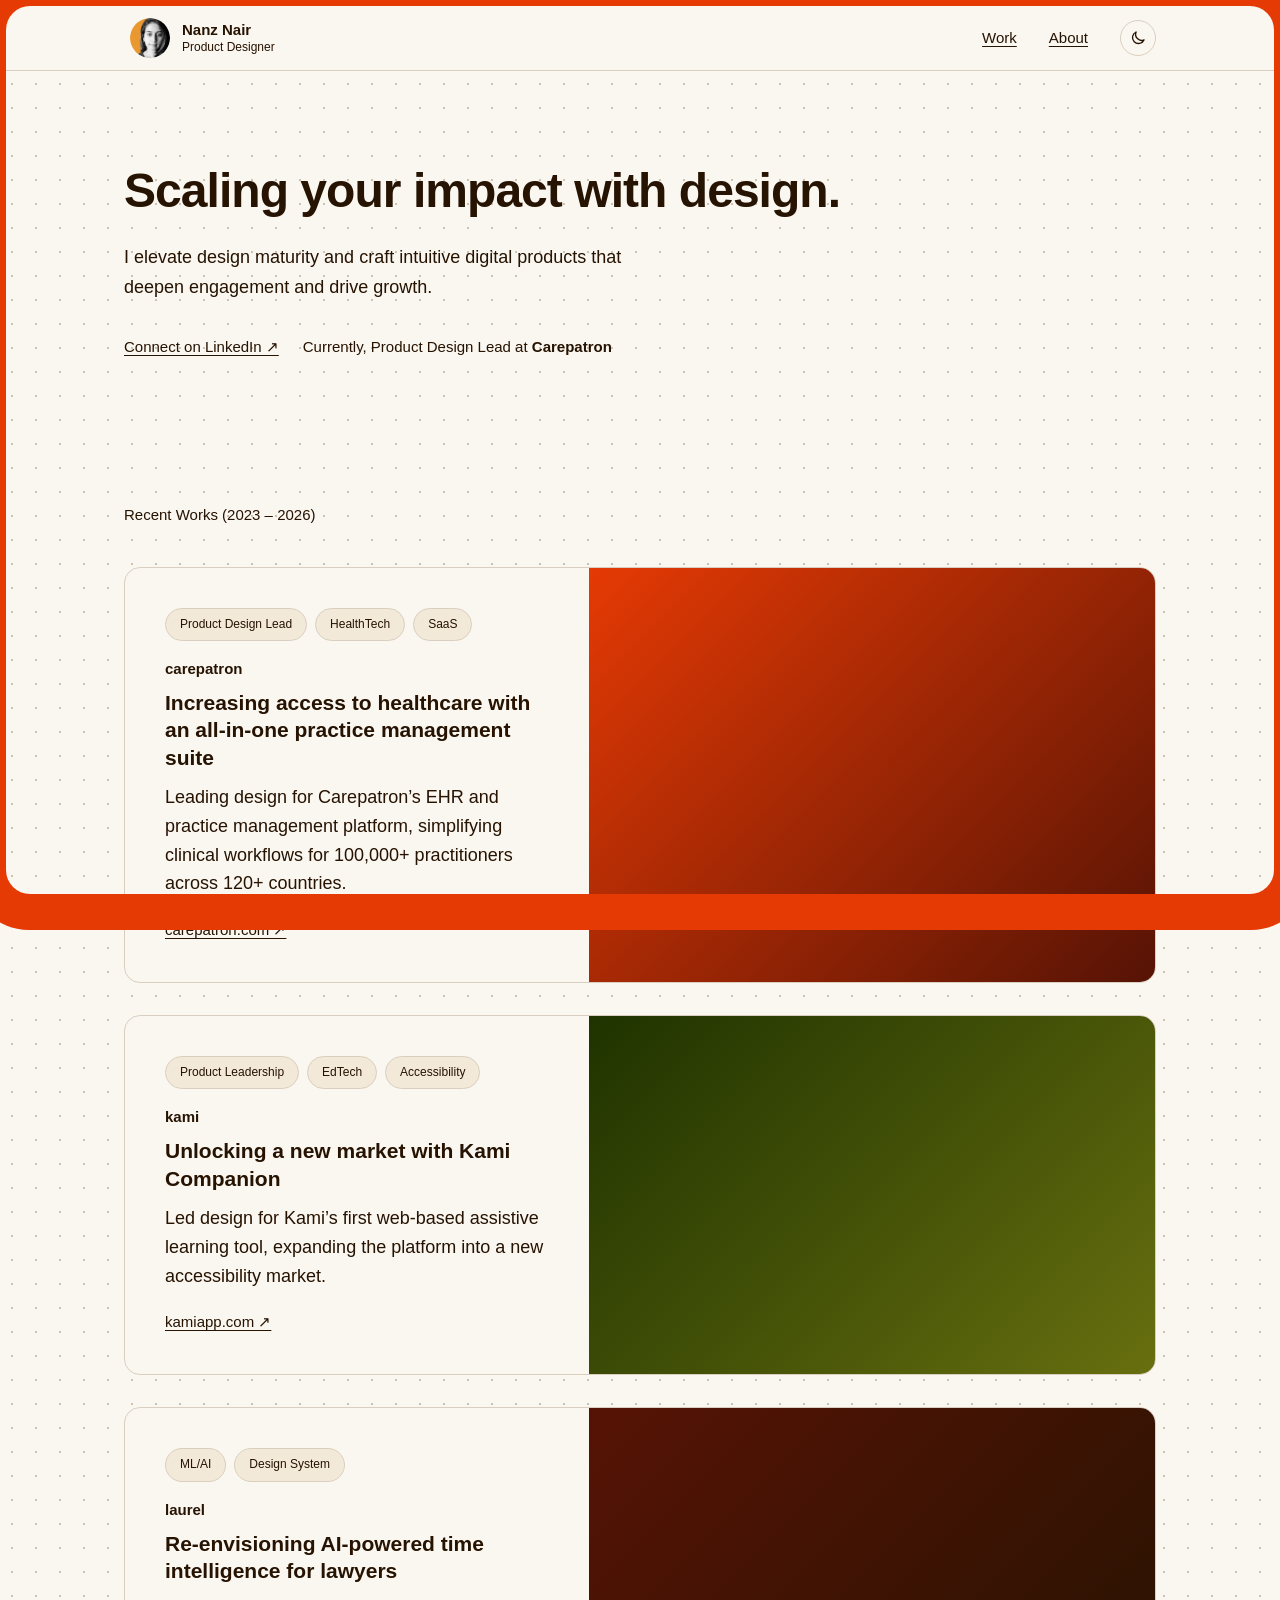
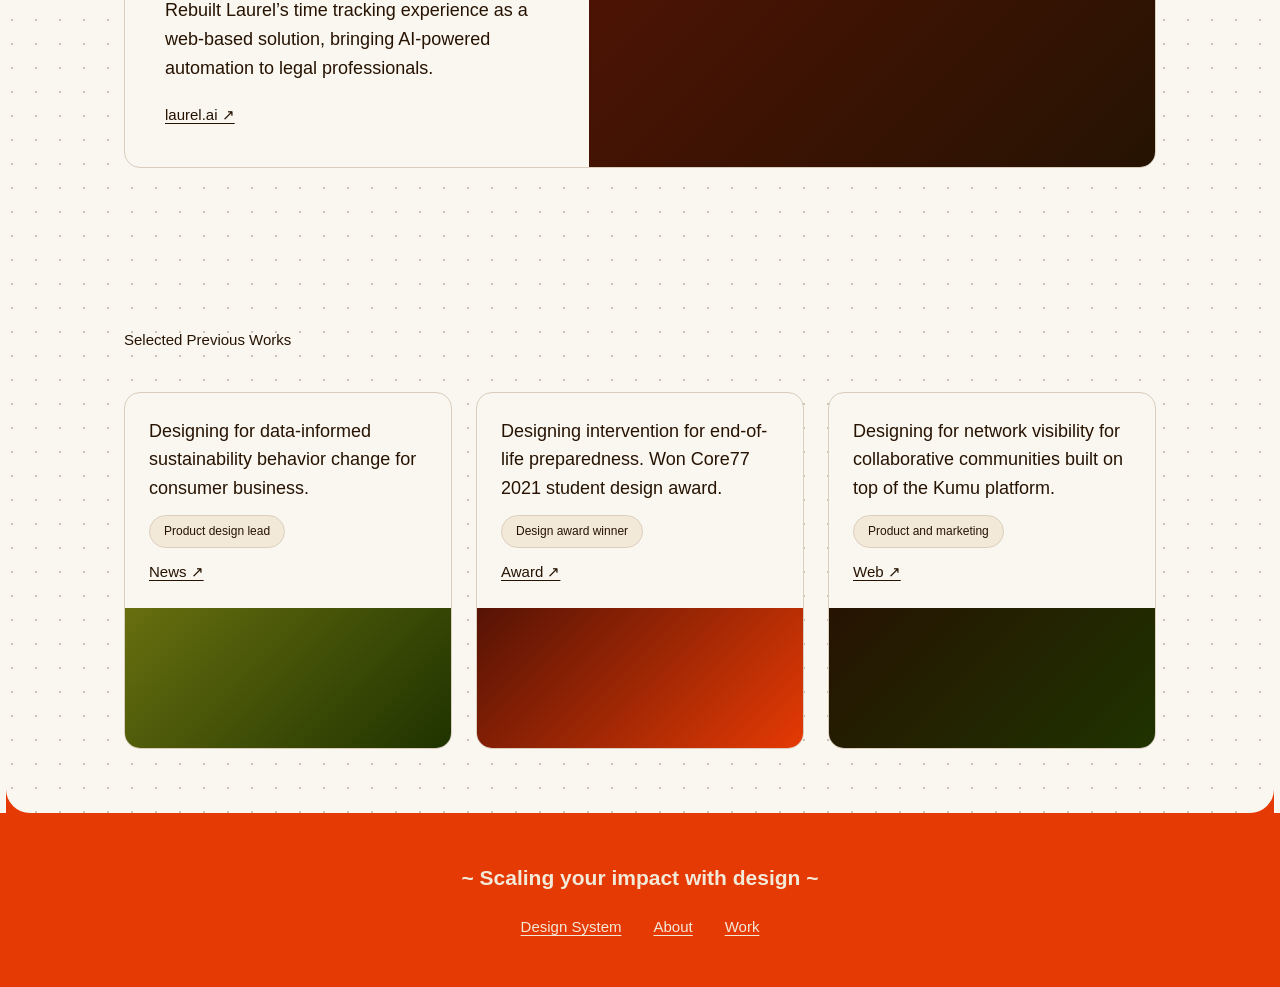
==== index.html @ 302755ed "Add About and Design System pages; restyle with Avenir, earth palette and dark mode - Move About int" ====
<!DOCTYPE html>
<html lang="en">
<head>
  <meta charset="UTF-8">
  <meta name="viewport" content="width=device-width, initial-scale=1.0">
  <meta http-equiv="Content-Security-Policy" content="default-src 'none'; script-src 'self'; style-src 'self'; font-src 'self'; img-src 'self' data:; base-uri 'none'; form-action 'none'">
  <title>Nanz Nair — Lead Product Designer</title>
  <script src="theme.js"></script>
  <link rel="stylesheet" href="style.css">
  <link rel="icon" type="image/png" href="images/nanz-photo.png">
</head>
<body>

  <!-- Navigation -->
  <nav class="nav">
    <div class="nav-inner">
      <a href="index.html" class="nav-logo">
        <img src="images/nanz-photo.png" alt="Nanz Nair" class="nav-avatar">
        <span class="nav-logo-text">
          <span class="nav-logo-name" data-hover="Nandini Nair">Nanz Nair</span>
          <span class="nav-logo-role">Product Designer</span>
        </span>
      </a>
      <div class="nav-links">
        <a href="index.html#work">Work</a>
        <a href="about.html">About</a>
        <button type="button" class="theme-toggle" aria-label="Switch to dark mode" aria-pressed="false">
          <svg class="icon-moon" viewBox="0 0 24 24" fill="none" stroke="currentColor" stroke-width="1.8" stroke-linecap="round" stroke-linejoin="round" aria-hidden="true"><path d="M20 14.5A8 8 0 0 1 9.5 4a8 8 0 1 0 10.5 10.5Z"/></svg>
          <svg class="icon-sun" viewBox="0 0 24 24" fill="none" stroke="currentColor" stroke-width="1.8" stroke-linecap="round" stroke-linejoin="round" aria-hidden="true"><circle cx="12" cy="12" r="4"/><path d="M12 2v2M12 20v2M4.9 4.9l1.4 1.4M17.7 17.7l1.4 1.4M2 12h2M20 12h2M4.9 19.1l1.4-1.4M17.7 6.3l1.4-1.4"/></svg>
        </button>
      </div>
    </div>
  </nav>

  <!-- Hero Section -->
  <header class="hero">
    <div class="container">
      <h1 class="hero-headline">Scaling your impact with <span class="hero-design">design</span>.</h1>
      <p class="hero-subtitle">I elevate design maturity and craft intuitive digital products that deepen engagement and drive growth.</p>
      <div class="hero-meta">
        <a href="https://www.linkedin.com/in/nanznair/" target="_blank" rel="noopener" class="hero-link">Connect on LinkedIn &#8599;</a>
        <span class="hero-role">Currently, Product Design Lead at <strong>Carepatron</strong></span>
      </div>
    </div>
  </header>

  <!-- Recent Works -->
  <section id="work" class="section recent-works">
    <div class="container">
      <h2 class="section-label">Recent Works (2023 &ndash; 2026)</h2>

      <div class="project-card project-card--large">
        <div class="project-card__info">
          <div class="project-card__tags">
            <span class="tag">Product Design Lead</span>
            <span class="tag">HealthTech</span>
            <span class="tag">SaaS</span>
          </div>
          <p class="project-card__brand">carepatron</p>
          <h3 class="project-card__title">Increasing access to healthcare with an all-in-one practice management suite</h3>
          <p class="project-card__desc">Leading design for Carepatron&rsquo;s EHR and practice management platform, simplifying clinical workflows for 100,000+ practitioners across 120+ countries.</p>
          <a href="https://www.carepatron.com" target="_blank" rel="noopener" class="project-card__link">carepatron.com &#8599;</a>
        </div>
        <div class="project-card__image project-card__image--carepatron"></div>
      </div>

      <div class="project-card project-card--large">
        <div class="project-card__info">
          <div class="project-card__tags">
            <span class="tag">Product Leadership</span>
            <span class="tag">EdTech</span>
            <span class="tag">Accessibility</span>
          </div>
          <p class="project-card__brand">kami</p>
          <h3 class="project-card__title">Unlocking a new market with Kami Companion</h3>
          <p class="project-card__desc">Led design for Kami&rsquo;s first web-based assistive learning tool, expanding the platform into a new accessibility market.</p>
          <a href="https://www.kamiapp.com" target="_blank" rel="noopener" class="project-card__link">kamiapp.com &#8599;</a>
        </div>
        <div class="project-card__image project-card__image--kami"></div>
      </div>

      <div class="project-card project-card--large">
        <div class="project-card__info">
          <div class="project-card__tags">
            <span class="tag">ML/AI</span>
            <span class="tag">Design System</span>
          </div>
          <p class="project-card__brand">laurel</p>
          <h3 class="project-card__title">Re-envisioning AI-powered time intelligence for lawyers</h3>
          <p class="project-card__desc">Rebuilt Laurel&rsquo;s time tracking experience as a web-based solution, bringing AI-powered automation to legal professionals.</p>
          <a href="https://www.laurel.ai" target="_blank" rel="noopener" class="project-card__link">laurel.ai &#8599;</a>
        </div>
        <div class="project-card__image project-card__image--laurel"></div>
      </div>
    </div>
  </section>

  <!-- Selected Previous Works -->
  <section class="section previous-works">
    <div class="container">
      <h2 class="section-label">Selected Previous Works</h2>
      <div class="project-grid">
        <div class="project-card project-card--small">
          <div class="project-card__info">
            <p class="project-card__desc">Designing for data-informed sustainability behavior change for consumer business.</p>
            <span class="tag">Product design lead</span>
            <a href="#" class="project-card__link">News &#8599;</a>
          </div>
          <div class="project-card__image project-card__image--cogo"></div>
        </div>
        <div class="project-card project-card--small">
          <div class="project-card__info">
            <p class="project-card__desc">Designing intervention for end-of-life preparedness. Won Core77 2021 student design award.</p>
            <span class="tag">Design award winner</span>
            <a href="#" class="project-card__link">Award &#8599;</a>
          </div>
          <div class="project-card__image project-card__image--lifekit"></div>
        </div>
        <div class="project-card project-card--small">
          <div class="project-card__info">
            <p class="project-card__desc">Designing for network visibility for collaborative communities built on top of the Kumu platform.</p>
            <span class="tag">Product and marketing</span>
            <a href="#" class="project-card__link">Web &#8599;</a>
          </div>
          <div class="project-card__image project-card__image--kumu"></div>
        </div>
      </div>
    </div>
  </section>

  <!-- Footer -->
  <footer class="footer">
    <div class="container">
      <p class="footer-tagline">~ Scaling your impact with design ~</p>
      <nav class="footer-links" aria-label="Footer">
        <a href="design-system.html">Design System</a>
        <a href="about.html">About</a>
        <a href="index.html#work">Work</a>
      </nav>
    </div>
  </footer>

</body>
</html>
---- style.css ----
/* ===== Fonts =====
   Avenir ships with macOS and iOS. Each face is pinned by name because
   asking for Avenir by weight alone returns the wrong faces (e.g. 800 misses Heavy). */
@font-face { font-family: 'Avenir Local'; src: local('Avenir-Medium'), local('Avenir Medium'); font-weight: 500; }
@font-face { font-family: 'Avenir Local'; src: local('Avenir-Heavy'), local('Avenir Heavy'); font-weight: 800; }

/* ===== Reset & Variables ===== */
*, *::before, *::after { margin: 0; padding: 0; box-sizing: border-box; }

:root {
  /* Palette */
  --orange: #e53a04;
  --mahogany: #561305;
  --forest: #1f3300;
  --olive: #676f0f;
  --black: #261302;
  --neutral: #f3e9d9;

  --accent: var(--orange); /* frame, footer, link-hover highlight; not a text colour */
  --frame: 6px;
  --frame-color: var(--orange);
  --frame-radius: 24px;  /* inner corners only */

  /* Type: Avenir, falling back to Helvetica Neue */
  --font: 'Avenir Local', 'Avenir', 'Helvetica Neue', Helvetica, Arial, sans-serif;
  --mono: ui-monospace, SFMono-Regular, Menlo, monospace;
  --weight-medium: 500;
  --weight-heavy: 800;

  /* Type scale: multiples of 3px */
  --text-small: 0.75rem;       /* 12px  Medium: small text */
  --text-secondary: 0.9375rem; /* 15px  Medium: secondary */
  --text-body: 1.125rem;       /* 18px  Medium: body copy */
  --text-title: 1.3125rem;     /* 21px  Heavy: title */
  --text-display-sm: 2.25rem;  /* 36px  Heavy: page titles on mobile */
  --text-display: 3rem;        /* 48px  Heavy: hero and page titles */
}

/* ===== Themes =====
   theme.js sets data-theme on <html>. Any element can also carry data-theme
   to show the other theme locally (the Design System previews do this). */
:root,
[data-theme="light"] {
  color-scheme: light;
  --bg: #faf6f0;       /* neutral 40% on white */
  --card: #faf6f0;
  --text: var(--black);
  --tag-bg: var(--neutral);
  --border: #dacfbf;   /* black 12% on neutral */
  --dot: #cec2b2;      /* black 18% on neutral */
  --shadow: rgba(38, 19, 2, 0.08);
}

[data-theme="dark"] {
  color-scheme: dark;
  --bg: var(--black);
  --card: #32200f;     /* neutral 6% on black */
  --text: var(--neutral);
  --tag-bg: var(--black);
  --border: #4b3a29;   /* neutral 18% on black */
  --dot: #574636;      /* neutral 24% on black */
  --shadow: rgba(0, 0, 0, 0.35);
}

/* ===== Base ===== */
html {
  scroll-behavior: smooth;
  cursor: url('data:image/svg+xml,<svg xmlns="http://www.w3.org/2000/svg" width="20" height="20"><circle cx="10" cy="10" r="8" fill="%23e53a04"/></svg>') 10 10, auto;
}

a, button, .btn, .project-card, .nav-logo {
  cursor: url('data:image/svg+xml,<svg xmlns="http://www.w3.org/2000/svg" width="20" height="20"><circle cx="10" cy="10" r="8" fill="%23676f0f"/></svg>') 10 10, pointer;
}

a:active, button:active, .btn:active, .project-card:active, .nav-logo:active {
  cursor: url('data:image/svg+xml,<svg xmlns="http://www.w3.org/2000/svg" width="20" height="20"><circle cx="10" cy="10" r="8" fill="%23561305"/></svg>') 10 10, pointer;
}

body {
  min-height: 100vh;
  display: flex;
  flex-direction: column;
  font-family: var(--font);
  font-size: var(--text-body);
  font-weight: var(--weight-medium);
  background: var(--bg);
  background-image: radial-gradient(circle, var(--dot) 1px, transparent 1px);
  background-size: 24px 24px;
  color: var(--text);
  line-height: 1.6;
  -webkit-font-smoothing: antialiased;
}

.container { max-width: 1080px; margin: 0 auto; padding: 0 24px; }
.section { padding: 64px 0; }

.section-label {
  font-size: var(--text-secondary);
  font-weight: var(--weight-medium);
  color: var(--text);
  margin-bottom: 40px;
}

/* ===== Frame =====
   A fixed frame around the browser window; the page scrolls beneath it.
   A border can't round only its inner edge, so this is a rounded box inset by
   the frame width, with a solid shadow spread out past the window edges.
   The spread is wide enough that its own rounded corners fall off-screen,
   leaving the outer corners square. */
body::after {
  content: '';
  position: fixed;
  inset: var(--frame);
  border-radius: var(--frame-radius);
  box-shadow: 0 0 0 calc(var(--frame) * 2 + var(--frame-radius)) var(--frame-color);
  pointer-events: none;
  z-index: 1000;
}

/* ===== Navigation ===== */
.nav {
  position: sticky;
  top: var(--frame);
  background: var(--bg);
  z-index: 100;
  border-bottom: 1px solid var(--border);
}

.nav-inner {
  max-width: 1080px;
  margin: 0 auto;
  padding: 0 24px;
  display: flex;
  justify-content: space-between;
  align-items: center;
  height: 64px;
}

.nav-logo {
  display: flex;
  align-items: center;
  gap: 12px;
  text-decoration: none;
  color: var(--text);
  background: var(--card);
  border-radius: 100px;
  padding: 6px 20px 6px 6px;
  transition: box-shadow 0.2s;
}

.nav-logo:hover { box-shadow: 0 4px 16px var(--shadow); }

.nav-avatar {
  width: 40px;
  height: 40px;
  border-radius: 50%;
  object-fit: cover;
  flex-shrink: 0;
}

.nav-logo-text { display: flex; flex-direction: column; line-height: 1.3; }

.nav-logo-name {
  font-weight: var(--weight-heavy);
  font-size: var(--text-secondary);
  position: relative;
}

.nav-logo-name::after {
  content: attr(data-hover);
  position: absolute;
  left: 0;
  top: 0;
  opacity: 0;
  transition: opacity 0.2s;
}

.nav-logo:hover .nav-logo-name { color: transparent; }
.nav-logo:hover .nav-logo-name::after { opacity: 1; color: var(--text); }

.nav-logo-role { font-size: var(--text-small); font-weight: var(--weight-medium); color: var(--text); }

.nav-links { display: flex; align-items: center; gap: 32px; }

.theme-toggle {
  display: inline-grid;
  place-items: center;
  width: 36px;
  height: 36px;
  border-radius: 50%;
  border: 1px solid var(--border);
  background: var(--card);
  color: var(--text);
  transition: border-color 0.15s;
}

.theme-toggle:hover,
.theme-toggle:focus-visible { border-color: var(--text); }
.theme-toggle svg { width: 18px; height: 18px; }
.theme-toggle .icon-sun,
[data-theme="dark"] .theme-toggle .icon-moon { display: none; }
[data-theme="dark"] .theme-toggle .icon-sun { display: block; }

.nav-links a {
  font-size: var(--text-secondary);
  font-weight: var(--weight-medium);
}

.nav-links a[aria-current="page"] { font-weight: var(--weight-heavy); }

/* ===== Links =====
   Every text link: Black and underlined, highlighted Orange on hover.
   .nav-logo and .btn are links styled as components, so they opt out. */
a {
  color: var(--text);
  text-decoration: underline;
  text-decoration-thickness: 1px;
  text-underline-offset: 3px;
}

a:not(.nav-logo, .btn) {
  padding: 0 3px;
  margin: 0 -3px;  /* highlight bleeds past the text without shifting layout */
  border-radius: 4px;
  -webkit-box-decoration-break: clone;
  box-decoration-break: clone;  /* each line of a wrapped link gets its own block */
  transition: background-color 0.15s, color 0.15s, text-decoration-color 0.15s;
}

a:not(.nav-logo, .btn):hover,
a:not(.nav-logo, .btn):focus-visible {
  background-color: var(--orange);
  color: var(--neutral);  /* Neutral on Orange: 3.5:1 */
  text-decoration-color: transparent;
}

/* ===== Hero ===== */
.hero { padding: 100px 0 80px; }

.hero-headline {
  font-size: var(--text-display);
  font-weight: var(--weight-heavy);
  line-height: 1.1;
  letter-spacing: -0.02em;
  margin-bottom: 24px;
}

.hero-design { transition: all 0.3s; }

.hero-design:hover {
  background: linear-gradient(90deg, var(--orange), var(--olive), var(--orange));
  background-size: 200% 100%;
  -webkit-background-clip: text;
  background-clip: text;
  -webkit-text-fill-color: transparent;
  animation: gradient-shift 2s linear infinite;
}

@keyframes gradient-shift {
  0% { background-position: 0% 50%; }
  100% { background-position: 200% 50%; }
}

.hero-subtitle {
  font-size: var(--text-body);
  color: var(--text);
  margin-bottom: 32px;
  line-height: 1.7;
  max-width: 560px;
}

.hero-meta { display: flex; align-items: center; gap: 24px; font-size: var(--text-secondary); font-weight: var(--weight-medium); }

.hero-role { color: var(--text); }
.hero-role strong { color: var(--text); font-weight: var(--weight-heavy); }

/* ===== Project Cards (Shared) ===== */
.project-card__image { width: 100%; min-height: 200px; }
.project-card__image--carepatron { background: linear-gradient(135deg, var(--orange), var(--mahogany)); }
.project-card__image--kami { background: linear-gradient(135deg, var(--forest), var(--olive)); }
.project-card__image--laurel { background: linear-gradient(135deg, var(--mahogany), var(--black)); }
.project-card__image--cogo { background: linear-gradient(135deg, var(--olive), var(--forest)); }
.project-card__image--lifekit { background: linear-gradient(135deg, var(--mahogany), var(--orange)); }
.project-card__image--kumu { background: linear-gradient(135deg, var(--black), var(--forest)); }

.project-card__brand {
  font-size: var(--text-secondary);
  font-weight: var(--weight-heavy);
  color: var(--text);
  margin: 16px 0 8px;
}

.project-card__title {
  font-size: var(--text-title);
  font-weight: var(--weight-heavy);
  margin-bottom: 12px;
  line-height: 1.3;
}

.project-card__desc {
  color: var(--text);
  font-size: var(--text-body);
  line-height: 1.6;
  margin-bottom: 20px;
  max-width: 560px;
}

.project-card__tags { display: flex; flex-wrap: wrap; gap: 8px; }

.project-card__link {
  font-size: var(--text-secondary);
  font-weight: var(--weight-medium);
}

.tag {
  display: inline-block;
  padding: 6px 14px;
  font-size: var(--text-small);
  font-weight: var(--weight-medium);
  border-radius: 100px;
  background: var(--tag-bg);
  color: var(--text);
  border: 1px solid var(--border);
}

/* ===== Large Cards ===== */
.project-card--large {
  background: var(--card);
  border-radius: 16px;
  overflow: hidden;
  margin-bottom: 32px;
  border: 1px solid var(--border);
  display: flex;
  align-items: stretch;
  transition: transform 0.2s, box-shadow 0.2s;
}

.project-card--large:hover {
  transform: translateY(-2px);
  box-shadow: 0 8px 32px var(--shadow);
}

.project-card--large .project-card__info {
  flex: 0 0 45%;
  padding: 40px;
  display: flex;
  flex-direction: column;
  justify-content: center;
}

.project-card--large .project-card__image { flex: 1; min-height: 320px; }

/* ===== Small Cards ===== */
.project-grid { display: grid; grid-template-columns: repeat(3, 1fr); gap: 24px; }

.project-card--small {
  background: var(--card);
  border-radius: 16px;
  overflow: hidden;
  border: 1px solid var(--border);
  display: flex;
  flex-direction: column;
  transition: transform 0.2s, box-shadow 0.2s;
}

.project-card--small:hover {
  transform: translateY(-2px);
  box-shadow: 0 8px 32px var(--shadow);
}

.project-card--small .project-card__info {
  padding: 24px;
  order: -1;
  display: flex;
  flex-direction: column;
  gap: 12px;
}

.project-card--small .project-card__image { flex: 1; min-height: 140px; order: 1; }
.project-card--small .project-card__desc { margin-bottom: 0; }
.project-card--small .tag { align-self: flex-start; }

/* ===== About ===== */
.about { background: var(--card); padding: 80px 0; }
.about > .container { display: flex; align-items: flex-start; gap: 60px; }
.about-inner { flex: 1; max-width: 640px; }
.about-image { flex-shrink: 0; width: 280px; }
.about-image img { width: 100%; border-radius: 16px; object-fit: cover; }
.about-label { font-size: var(--text-secondary); font-weight: var(--weight-medium); color: var(--text); margin-bottom: 32px; }
.about-bio { font-size: var(--text-body); line-height: 1.8; color: var(--text); margin-bottom: 20px; }
.about-bio:last-of-type { margin-bottom: 32px; }

.btn {
  display: inline-block;
  padding: 14px 32px;
  font-size: var(--text-secondary);
  font-weight: var(--weight-heavy);
  font-family: var(--font);
  border-radius: 100px;
  text-decoration: none;
  transition: all 0.2s;
}

.btn--outline { color: var(--text); background: transparent; border: 1.5px solid var(--text); }
.btn--outline:hover { background: var(--text); color: var(--bg); }

/* ===== Footer ===== */
.footer {
  position: relative;
  margin-top: auto;  /* sits at the bottom of the window on short pages */
  background: var(--orange);
  color: var(--neutral);  /* Neutral on Orange: 3.5:1 */
  padding: 48px 0;
  text-align: center;
}

/* Round the page's bottom corners where it meets the footer, so the footer
   reads as part of the frame. Same shadow trick as the frame, clipped to
   this strip so only the two corner pieces show. */
.footer::before {
  content: '';
  position: absolute;
  left: var(--frame);
  right: var(--frame);
  bottom: 100%;
  height: var(--frame-radius);
  border-radius: 0 0 var(--frame-radius) var(--frame-radius);
  box-shadow: 0 0 0 var(--frame-radius) var(--orange);
  clip-path: inset(0 0 -1px 0);
  pointer-events: none;
}
.footer-tagline { font-size: var(--text-title); font-weight: var(--weight-heavy); }

.footer-links {
  display: flex;
  justify-content: center;
  flex-wrap: wrap;
  gap: 32px;
  margin-top: 20px;
}

.footer-links a {
  font-size: var(--text-secondary);
  font-weight: var(--weight-medium);
  color: var(--neutral);
}

/* An Orange highlight would vanish on the Orange footer, so invert it */
.footer a:not(.nav-logo, .btn):hover,
.footer a:not(.nav-logo, .btn):focus-visible { background-color: var(--black); color: var(--neutral); }

.footer-links a[aria-current="page"] { font-weight: var(--weight-heavy); }

/* ===== Page Title (sub-pages) ===== */
.page-title {
  font-size: var(--text-display);
  font-weight: var(--weight-heavy);
  line-height: 1.1;
  letter-spacing: -0.02em;
  margin-bottom: 24px;
}

/* ===== Design System ===== */
.ds-intro { padding: 100px 0 32px; }
.ds-section { padding: 48px 0; }
.ds code { font-family: var(--mono); font-size: var(--text-small); color: var(--text); }

.swatch-grid { display: grid; grid-template-columns: repeat(auto-fill, minmax(140px, 1fr)); gap: 24px; }
.swatch__chip { height: 96px; border-radius: 16px; border: 1px solid var(--border); margin-bottom: 12px; }
.swatch__chip--orange { background: var(--orange); }
.swatch__chip--mahogany { background: var(--mahogany); }
.swatch__chip--forest { background: var(--forest); }
.swatch__chip--olive { background: var(--olive); }
.swatch__chip--black { background: var(--black); }
.swatch__chip--neutral { background: var(--neutral); }
.swatch__role { font-size: var(--text-small); font-weight: var(--weight-medium); color: var(--text); margin: 2px 0 4px; }
.ds-note { margin-top: 40px; margin-bottom: 0; }
.ds-lede { max-width: 720px; margin-bottom: 32px; }
.theme-grid { display: grid; grid-template-columns: 1fr 1fr; gap: 24px; }

.theme-preview {
  background: var(--bg);
  color: var(--text);
  border: 1px solid var(--border);
  border-radius: 16px;
  padding: 28px;
}

.theme-preview__demo { display: flex; flex-wrap: wrap; align-items: center; gap: 12px; margin: 16px 0 24px; }
.token-list { display: grid; gap: 10px; list-style: none; padding-top: 20px; border-top: 1px solid var(--border); }
.token { display: flex; align-items: center; gap: 12px; font-size: var(--text-small); }
.token code { margin-left: auto; color: var(--text); }
.token__chip { width: 24px; height: 24px; border-radius: 6px; border: 1px solid var(--border); flex-shrink: 0; }
.token__chip--bg { background: var(--bg); }
.token__chip--card { background: var(--card); }
.token__chip--text { background: var(--text); }
.token__chip--tag { background: var(--tag-bg); }
.token__chip--border { background: var(--border); }
.swatch__name { font-weight: var(--weight-heavy); font-size: var(--text-secondary); }

.type-specimen {
  background: var(--card);
  border: 1px solid var(--border);
  border-radius: 16px;
  padding: 32px;
  margin-bottom: 24px;
}

.type-specimen__meta { margin-bottom: 12px; font-size: var(--text-small); font-weight: var(--weight-medium); color: var(--text); }
.type-specimen--scale { padding: 8px 32px; }
.type-row { display: grid; grid-template-columns: 200px 1fr; gap: 24px; align-items: baseline; padding: 24px 0; border-bottom: 1px solid var(--border); }
.type-row:last-child { border-bottom: 0; }
.type-row__meta { display: flex; flex-direction: column; gap: 2px; font-size: var(--text-small); font-weight: var(--weight-medium); color: var(--text); }
.type-row__meta strong { color: var(--text); font-weight: var(--weight-heavy); font-size: var(--text-secondary); }
.type-row__sample { line-height: 1.3; min-width: 0; overflow-wrap: anywhere; }
.type-display { font-size: var(--text-display); font-weight: var(--weight-heavy); line-height: 1.1; letter-spacing: -0.02em; }
.type-title { font-size: var(--text-title); font-weight: var(--weight-heavy); }
.type-body { font-size: var(--text-body); font-weight: var(--weight-medium); }
.type-secondary { font-size: var(--text-secondary); font-weight: var(--weight-medium); }
.type-small { font-size: var(--text-small); font-weight: var(--weight-medium); }

.component-grid { display: grid; grid-template-columns: repeat(3, 1fr); gap: 24px; margin-bottom: 24px; }

.component {
  background: var(--card);
  border: 1px solid var(--border);
  border-radius: 16px;
  padding: 28px;
}

.component__name { font-size: var(--text-small); font-weight: var(--weight-medium); color: var(--text); margin-bottom: 20px; }
.component__demo { display: flex; flex-wrap: wrap; align-items: center; gap: 8px; }
.component--wide .project-card { margin-bottom: 0; }

/* ===== Responsive ===== */
@media (max-width: 768px) {
  .hero { padding: 64px 0 48px; }
  .hero-headline, .page-title, .type-display { font-size: var(--text-display-sm); }
  .type-row { grid-template-columns: 1fr; gap: 8px; }
  .project-card--large { flex-direction: column; }
  .project-card--large .project-card__info { flex: none; }
  .project-card--large .project-card__image { min-height: 200px; }
  .project-grid { grid-template-columns: 1fr; }
  .about > .container { flex-direction: column; gap: 40px; }
  .about-image { width: 100%; max-width: 320px; }
  .ds-intro { padding: 64px 0 24px; }
  .component-grid { grid-template-columns: 1fr; }
  .theme-grid { grid-template-columns: 1fr; }
}

@media (max-width: 480px) {
  .nav-inner { height: 56px; }
  .nav-links { gap: 20px; }
  .hero-meta { flex-direction: column-reverse; align-items: flex-start; gap: 12px; }
  .project-card__info { padding: 20px; }
  .footer-links { gap: 20px; }
  .component { padding: 20px; }
}
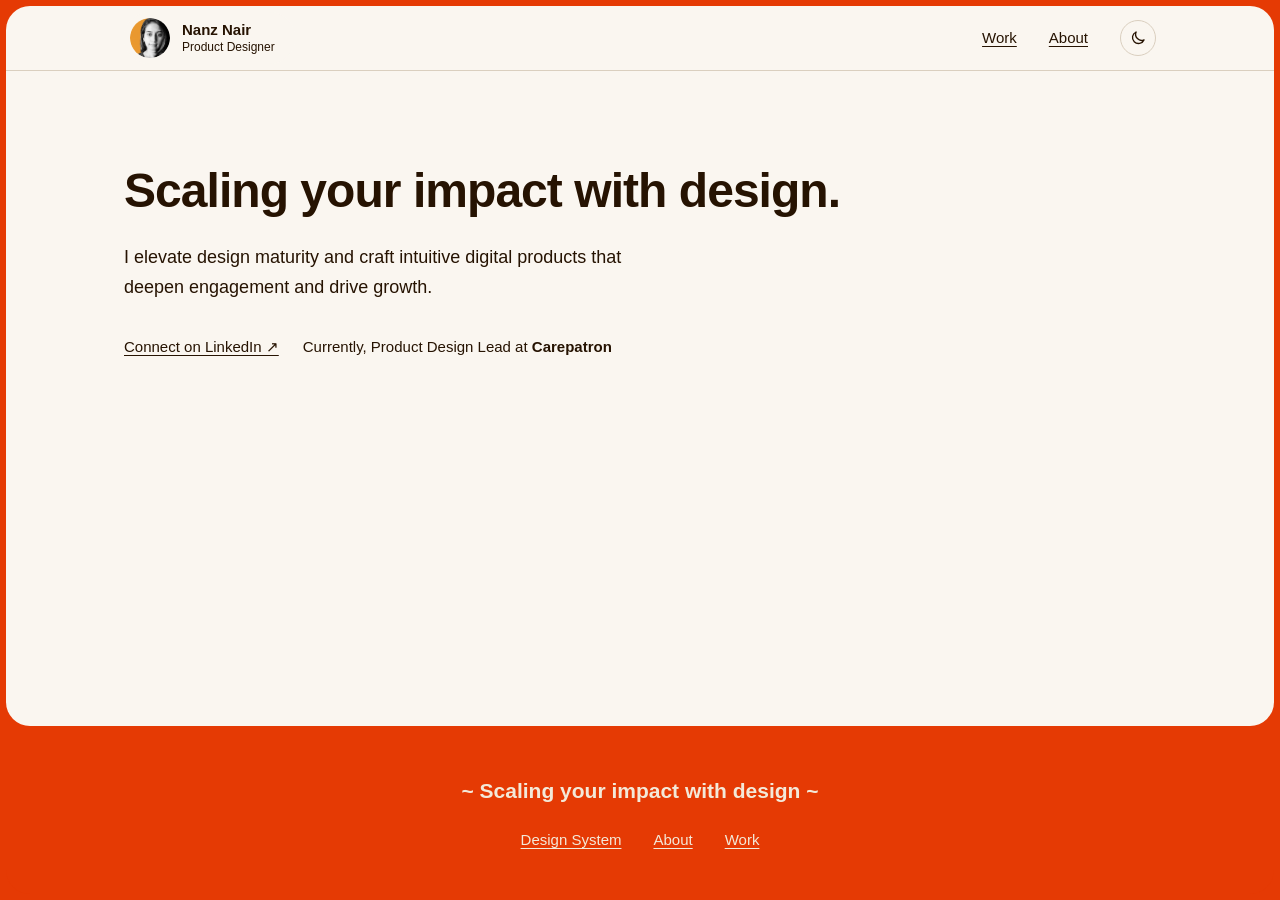
==== commit 7dc55d26: "Remove the project sections from the home page Drops Recent Works and Selected Previous Works. The p" ====
--- a/index.html
+++ b/index.html
@@ -6,7 +6,10 @@
   <meta http-equiv="Content-Security-Policy" content="default-src 'none'; script-src 'self'; style-src 'self'; font-src 'self'; img-src 'self' data:; base-uri 'none'; form-action 'none'">
   <title>Nanz Nair — Lead Product Designer</title>
   <script src="theme.js"></script>
-  <link rel="stylesheet" href="style.css">
+  <link rel="stylesheet" href="css/tokens.css">
+  <link rel="stylesheet" href="css/base.css">
+  <link rel="stylesheet" href="css/layout.css">
+  <link rel="stylesheet" href="css/components.css">
   <link rel="icon" type="image/png" href="images/nanz-photo.png">
 </head>
 <body>
@@ -44,90 +47,6 @@
     </div>
   </header>
 
-  <!-- Recent Works -->
-  <section id="work" class="section recent-works">
-    <div class="container">
-      <h2 class="section-label">Recent Works (2023 &ndash; 2026)</h2>
-
-      <div class="project-card project-card--large">
-        <div class="project-card__info">
-          <div class="project-card__tags">
-            <span class="tag">Product Design Lead</span>
-            <span class="tag">HealthTech</span>
-            <span class="tag">SaaS</span>
-          </div>
-          <p class="project-card__brand">carepatron</p>
-          <h3 class="project-card__title">Increasing access to healthcare with an all-in-one practice management suite</h3>
-          <p class="project-card__desc">Leading design for Carepatron&rsquo;s EHR and practice management platform, simplifying clinical workflows for 100,000+ practitioners across 120+ countries.</p>
-          <a href="https://www.carepatron.com" target="_blank" rel="noopener" class="project-card__link">carepatron.com &#8599;</a>
-        </div>
-        <div class="project-card__image project-card__image--carepatron"></div>
-      </div>
-
-      <div class="project-card project-card--large">
-        <div class="project-card__info">
-          <div class="project-card__tags">
-            <span class="tag">Product Leadership</span>
-            <span class="tag">EdTech</span>
-            <span class="tag">Accessibility</span>
-          </div>
-          <p class="project-card__brand">kami</p>
-          <h3 class="project-card__title">Unlocking a new market with Kami Companion</h3>
-          <p class="project-card__desc">Led design for Kami&rsquo;s first web-based assistive learning tool, expanding the platform into a new accessibility market.</p>
-          <a href="https://www.kamiapp.com" target="_blank" rel="noopener" class="project-card__link">kamiapp.com &#8599;</a>
-        </div>
-        <div class="project-card__image project-card__image--kami"></div>
-      </div>
-
-      <div class="project-card project-card--large">
-        <div class="project-card__info">
-          <div class="project-card__tags">
-            <span class="tag">ML/AI</span>
-            <span class="tag">Design System</span>
-          </div>
-          <p class="project-card__brand">laurel</p>
-          <h3 class="project-card__title">Re-envisioning AI-powered time intelligence for lawyers</h3>
-          <p class="project-card__desc">Rebuilt Laurel&rsquo;s time tracking experience as a web-based solution, bringing AI-powered automation to legal professionals.</p>
-          <a href="https://www.laurel.ai" target="_blank" rel="noopener" class="project-card__link">laurel.ai &#8599;</a>
-        </div>
-        <div class="project-card__image project-card__image--laurel"></div>
-      </div>
-    </div>
-  </section>
-
-  <!-- Selected Previous Works -->
-  <section class="section previous-works">
-    <div class="container">
-      <h2 class="section-label">Selected Previous Works</h2>
-      <div class="project-grid">
-        <div class="project-card project-card--small">
-          <div class="project-card__info">
-            <p class="project-card__desc">Designing for data-informed sustainability behavior change for consumer business.</p>
-            <span class="tag">Product design lead</span>
-            <a href="#" class="project-card__link">News &#8599;</a>
-          </div>
-          <div class="project-card__image project-card__image--cogo"></div>
-        </div>
-        <div class="project-card project-card--small">
-          <div class="project-card__info">
-            <p class="project-card__desc">Designing intervention for end-of-life preparedness. Won Core77 2021 student design award.</p>
-            <span class="tag">Design award winner</span>
-            <a href="#" class="project-card__link">Award &#8599;</a>
-          </div>
-          <div class="project-card__image project-card__image--lifekit"></div>
-        </div>
-        <div class="project-card project-card--small">
-          <div class="project-card__info">
-            <p class="project-card__desc">Designing for network visibility for collaborative communities built on top of the Kumu platform.</p>
-            <span class="tag">Product and marketing</span>
-            <a href="#" class="project-card__link">Web &#8599;</a>
-          </div>
-          <div class="project-card__image project-card__image--kumu"></div>
-        </div>
-      </div>
-    </div>
-  </section>
-
   <!-- Footer -->
   <footer class="footer">
     <div class="container">
--- a/css/tokens.css
+++ b/css/tokens.css
@@ -0,0 +1,164 @@
+/* ==========================================================================
+   Tokens: the only file with raw values (colours, font names, sizes).
+   Everything else uses var(--…). Need a new value? Add a token here first.
+
+   Load order on every page: tokens.css, base.css, layout.css, components.css
+
+   Breakpoints (custom properties don't work inside media queries, so these
+   are written literally in components.css; keep them in sync):
+     --bp-md: 768px   tablet and below: single-column cards, smaller display type
+     --bp-sm: 480px   phone: shorter nav, stacked hero meta
+   ========================================================================== */
+
+/* Fonts: Avenir ships with macOS and iOS. Each face is pinned by name because
+   asking for Avenir by weight alone returns the wrong faces (800 misses Heavy). */
+@font-face { font-family: 'Avenir Local'; src: local('Avenir-Medium'), local('Avenir Medium'); font-weight: 500; }
+@font-face { font-family: 'Avenir Local'; src: local('Avenir-Heavy'), local('Avenir Heavy'); font-weight: 800; }
+
+:root {
+  /* ---- Palette (raw values) ---- */
+  --orange: #e53a04;
+  --mahogany: #561305;
+  --forest: #1f3300;
+  --olive: #676f0f;
+  --black: #261302;
+  --neutral: #f3e9d9;
+
+  /* Mixed from the palette for interface surfaces */
+  --cream-50: #faf6f0;       /* neutral 40% on white: light page and cards */
+  --cream-200: #dacfbf;      /* black 12% on neutral: light border */
+  --brown-850: #4b3a29;      /* neutral 18% on black: dark border */
+  --brown-900: #32200f;      /* neutral 6% on black: dark cards */
+  --shadow-brown: rgba(38, 19, 2, 0.08);
+  --shadow-black: rgba(0, 0, 0, 0.35);
+
+  /* ---- Colour roles that don't change with the theme ---- */
+  --color-accent: var(--orange);           /* frame, footer, link-hover highlight; never text */
+  --color-on-accent: var(--neutral);       /* text on Orange: 3.5:1 */
+  --color-inverse: var(--black);           /* footer link hover highlight */
+  --color-on-inverse: var(--neutral);
+
+  /* Project image fills (placeholders until real images) */
+  --fill-carepatron: linear-gradient(135deg, var(--orange), var(--mahogany));
+  --fill-kami: linear-gradient(135deg, var(--forest), var(--olive));
+  --fill-laurel: linear-gradient(135deg, var(--mahogany), var(--black));
+  --fill-cogo: linear-gradient(135deg, var(--olive), var(--forest));
+  --fill-lifekit: linear-gradient(135deg, var(--mahogany), var(--orange));
+  --fill-kumu: linear-gradient(135deg, var(--black), var(--forest));
+  --fill-highlight: linear-gradient(90deg, var(--orange), var(--olive), var(--orange));
+  --fill-highlight-size: 200% 100%;
+
+  /* Cursors: coloured dots */
+  --cursor-default: url('data:image/svg+xml,<svg xmlns="http://www.w3.org/2000/svg" width="20" height="20"><circle cx="10" cy="10" r="8" fill="%23e53a04"/></svg>') 10 10, auto;
+  --cursor-pointer: url('data:image/svg+xml,<svg xmlns="http://www.w3.org/2000/svg" width="20" height="20"><circle cx="10" cy="10" r="8" fill="%23676f0f"/></svg>') 10 10, pointer;
+  --cursor-active: url('data:image/svg+xml,<svg xmlns="http://www.w3.org/2000/svg" width="20" height="20"><circle cx="10" cy="10" r="8" fill="%23561305"/></svg>') 10 10, pointer;
+
+  /* ---- Typography ---- */
+  --font-display: 'Avenir Local', 'Avenir', 'Helvetica Neue', Helvetica, Arial, sans-serif;
+  --font-body: 'Avenir Local', 'Avenir', 'Helvetica Neue', Helvetica, Arial, sans-serif;
+  --font-mono: ui-monospace, SFMono-Regular, Menlo, monospace;
+  --weight-medium: 500;
+  --weight-heavy: 800;
+
+  /* Type scale: multiples of 3px */
+  --text-small: 0.75rem;       /* 12px  Medium: small text */
+  --text-secondary: 0.9375rem; /* 15px  Medium: secondary */
+  --text-body: 1.125rem;       /* 18px  Medium: body copy */
+  --text-title: 1.3125rem;     /* 21px  Heavy: title */
+  --text-display-sm: 2.25rem;  /* 36px  Heavy: display on tablet and below */
+  --text-display: 3rem;        /* 48px  Heavy: hero and page titles */
+
+  --leading-tight: 1.1;
+  --leading-snug: 1.3;
+  --leading-normal: 1.6;
+  --leading-relaxed: 1.7;
+  --leading-loose: 1.8;
+  --tracking-tight: -0.02em;
+
+  /* ---- Spacing (named by pixel value) ---- */
+  --space-2: 2px;
+  --space-4: 4px;
+  --space-6: 6px;
+  --space-8: 8px;
+  --space-10: 10px;
+  --space-12: 12px;
+  --space-14: 14px;
+  --space-16: 16px;
+  --space-20: 20px;
+  --space-24: 24px;
+  --space-28: 28px;
+  --space-32: 32px;
+  --space-40: 40px;
+  --space-48: 48px;
+  --space-60: 60px;
+  --space-64: 64px;
+  --space-80: 80px;
+  --space-100: 100px;
+
+  /* ---- Radius ---- */
+  --radius-xs: 4px;       /* link highlight */
+  --radius-sm: 6px;       /* token chips */
+  --radius-lg: 16px;      /* cards, panels, photo */
+  --radius-pill: 100px;   /* tags, buttons, name pill */
+  --radius-round: 50%;    /* avatar, theme toggle */
+
+  /* ---- Borders, lines, motion offsets ---- */
+  --border-strong: 1.5px;       /* outline button */
+  --underline-offset: 3px;
+  --link-bleed: 3px;            /* link highlight extends this far past the text */
+  --lift: 2px;                  /* card hover rise */
+
+  /* ---- Frame ---- */
+  --frame: 6px;
+  --frame-radius: 24px;         /* inner corners only */
+
+  /* ---- Sizes ---- */
+  --content-width: 1080px;
+  --measure: 560px;             /* hero subtitle, card descriptions */
+  --measure-wide: 640px;        /* About bio */
+  --measure-lede: 720px;        /* style guide intro */
+  --nav-height: 64px;
+  --nav-height-sm: 56px;
+  --avatar: 40px;
+  --toggle: 36px;
+  --icon: 18px;
+  --chip: 24px;                 /* style guide token chip */
+  --swatch: 96px;               /* style guide swatch height */
+  --swatch-min: 140px;          /* style guide swatch column */
+  --type-label: 200px;          /* style guide type-scale label column */
+  --about-image: 280px;
+  --about-image-max: 320px;
+  --card-info: 45%;             /* large card text column */
+  --card-image-min: 200px;
+  --card-image-min-lg: 320px;
+  --card-image-min-sm: 140px;
+
+  /* ---- Layers ---- */
+  --z-nav: 100;
+  --z-frame: 1000;
+}
+
+/* ---- Themed colour roles ----
+   theme.js sets data-theme on <html>. Any element can also carry data-theme to
+   show the other theme locally (the style guide previews do this), so every
+   token that depends on a themed value is defined here, not on :root alone. */
+:root,
+[data-theme="light"] {
+  --color-bg: var(--cream-50);
+  --color-surface: var(--cream-50);
+  --color-text: var(--black);
+  --color-tag: var(--neutral);
+  --color-border: var(--cream-200);
+  --shadow-sm: 0 4px 16px var(--shadow-brown);
+  --shadow-md: 0 8px 32px var(--shadow-brown);
+}
+
+[data-theme="dark"] {
+  --color-bg: var(--black);
+  --color-surface: var(--brown-900);
+  --color-text: var(--neutral);
+  --color-tag: var(--black);
+  --color-border: var(--brown-850);
+  --shadow-sm: 0 4px 16px var(--shadow-black);
+  --shadow-md: 0 8px 32px var(--shadow-black);
+}
--- a/css/base.css
+++ b/css/base.css
@@ -0,0 +1,61 @@
+/* ==========================================================================
+   Base: reset and element defaults. Values come from tokens.css.
+   ========================================================================== */
+
+/* ---- Reset ---- */
+*, *::before, *::after { margin: 0; padding: 0; box-sizing: border-box; }
+
+/* ---- Theme: lets the browser draw scrollbars and form controls to match ---- */
+:root,
+[data-theme="light"] { color-scheme: light; }
+[data-theme="dark"] { color-scheme: dark; }
+
+/* ---- Document ---- */
+html {
+  scroll-behavior: smooth;
+  cursor: var(--cursor-default);
+}
+
+a, button, .btn, .project-card, .nav-logo {
+  cursor: var(--cursor-pointer);
+}
+
+a:active, button:active, .btn:active, .project-card:active, .nav-logo:active {
+  cursor: var(--cursor-active);
+}
+
+body {
+  font-family: var(--font-body);
+  font-size: var(--text-body);
+  font-weight: var(--weight-medium);
+  background: var(--color-bg);
+  color: var(--color-text);
+  line-height: var(--leading-normal);
+  -webkit-font-smoothing: antialiased;
+}
+
+/* ---- Links ----
+   Every text link: underlined in the text colour, highlighted Orange on hover.
+   .nav-logo and .btn are links styled as components, so they opt out. */
+a {
+  color: var(--color-text);
+  text-decoration: underline;
+  text-decoration-thickness: 1px;
+  text-underline-offset: var(--underline-offset);
+}
+
+a:not(.nav-logo, .btn) {
+  padding: 0 var(--link-bleed);
+  margin: 0 calc(-1 * var(--link-bleed));  /* highlight bleeds past the text without shifting layout */
+  border-radius: var(--radius-xs);
+  -webkit-box-decoration-break: clone;
+  box-decoration-break: clone;  /* each line of a wrapped link gets its own block */
+  transition: background-color 0.15s, color 0.15s, text-decoration-color 0.15s;
+}
+
+a:not(.nav-logo, .btn):hover,
+a:not(.nav-logo, .btn):focus-visible {
+  background-color: var(--color-accent);
+  color: var(--color-on-accent);
+  text-decoration-color: transparent;
+}
--- a/css/layout.css
+++ b/css/layout.css
@@ -0,0 +1,16 @@
+/* ==========================================================================
+   Layout: page shell and layout helpers. Values come from tokens.css.
+   ========================================================================== */
+
+/* Page shell: a column that pushes the footer to the bottom on short pages */
+body {
+  min-height: 100vh;
+  display: flex;
+  flex-direction: column;
+}
+
+/* Centred content column with side gutters */
+.container { max-width: var(--content-width); margin: 0 auto; padding: 0 var(--space-24); }
+
+/* Vertical rhythm for page sections */
+.section { padding: var(--space-64) 0; }
--- a/css/components.css
+++ b/css/components.css
@@ -0,0 +1,497 @@
+/* ==========================================================================
+   Components: one section per component. Values come from tokens.css.
+   Every component here is shown in design-system.html; add new ones there too.
+   Rule order matters in a few places (noted), and the responsive rules stay last.
+   ========================================================================== */
+
+/* ===== Section label ===== */
+.section-label {
+  font-size: var(--text-secondary);
+  font-weight: var(--weight-medium);
+  color: var(--color-text);
+  margin-bottom: var(--space-40);
+}
+
+/* ===== Frame =====
+   A fixed frame around the browser window; the page scrolls beneath it.
+   A border can't round only its inner edge, so this is a rounded box inset by
+   the frame width, with a solid shadow spread out past the window edges.
+   The spread is wide enough that its own rounded corners fall off-screen,
+   leaving the outer corners square. */
+body::after {
+  content: '';
+  position: fixed;
+  inset: var(--frame);
+  border-radius: var(--frame-radius);
+  box-shadow: 0 0 0 calc(var(--frame) * 2 + var(--frame-radius)) var(--color-accent);
+  pointer-events: none;
+  z-index: var(--z-frame);
+}
+
+/* ===== Navigation =====
+   .nav > .nav-inner > [.nav-logo, .nav-links > (links, .theme-toggle)] */
+.nav {
+  position: sticky;
+  top: var(--frame);
+  background: var(--color-bg);
+  z-index: var(--z-nav);
+  border-bottom: 1px solid var(--color-border);
+}
+
+.nav-inner {
+  max-width: var(--content-width);
+  margin: 0 auto;
+  padding: 0 var(--space-24);
+  display: flex;
+  justify-content: space-between;
+  align-items: center;
+  height: var(--nav-height);
+}
+
+/* Name pill: avatar + name (swaps to the full name on hover) + role */
+.nav-logo {
+  display: flex;
+  align-items: center;
+  gap: var(--space-12);
+  text-decoration: none;
+  color: var(--color-text);
+  background: var(--color-surface);
+  border-radius: var(--radius-pill);
+  padding: var(--space-6) var(--space-20) var(--space-6) var(--space-6);
+  transition: box-shadow 0.2s;
+}
+
+.nav-logo:hover { box-shadow: var(--shadow-sm); }
+
+.nav-avatar {
+  width: var(--avatar);
+  height: var(--avatar);
+  border-radius: var(--radius-round);
+  object-fit: cover;
+  flex-shrink: 0;
+}
+
+.nav-logo-text { display: flex; flex-direction: column; line-height: var(--leading-snug); }
+
+.nav-logo-name {
+  font-weight: var(--weight-heavy);
+  font-size: var(--text-secondary);
+  position: relative;
+}
+
+.nav-logo-name::after {
+  content: attr(data-hover);
+  position: absolute;
+  left: 0;
+  top: 0;
+  opacity: 0;
+  transition: opacity 0.2s;
+}
+
+.nav-logo:hover .nav-logo-name { color: transparent; }
+.nav-logo:hover .nav-logo-name::after { opacity: 1; color: var(--color-text); }
+
+.nav-logo-role { font-size: var(--text-small); font-weight: var(--weight-medium); color: var(--color-text); }
+
+.nav-links { display: flex; align-items: center; gap: var(--space-32); }
+
+/* Theme toggle: round icon button; shows a moon in light mode, a sun in dark */
+.theme-toggle {
+  display: inline-grid;
+  place-items: center;
+  width: var(--toggle);
+  height: var(--toggle);
+  border-radius: var(--radius-round);
+  border: 1px solid var(--color-border);
+  background: var(--color-surface);
+  color: var(--color-text);
+  transition: border-color 0.15s;
+}
+
+.theme-toggle:hover,
+.theme-toggle:focus-visible { border-color: var(--color-text); }
+.theme-toggle svg { width: var(--icon); height: var(--icon); }
+.theme-toggle .icon-sun,
+[data-theme="dark"] .theme-toggle .icon-moon { display: none; }
+[data-theme="dark"] .theme-toggle .icon-sun { display: block; }
+
+.nav-links a {
+  font-size: var(--text-secondary);
+  font-weight: var(--weight-medium);
+}
+
+.nav-links a[aria-current="page"] { font-weight: var(--weight-heavy); }
+
+/* ===== Hero ===== */
+.hero { padding: var(--space-100) 0 var(--space-80); }
+
+.hero-headline {
+  font-family: var(--font-display);
+  font-size: var(--text-display);
+  font-weight: var(--weight-heavy);
+  line-height: var(--leading-tight);
+  letter-spacing: var(--tracking-tight);
+  margin-bottom: var(--space-24);
+}
+
+.hero-design { transition: all 0.3s; }
+
+.hero-design:hover {
+  background: var(--fill-highlight);
+  background-size: var(--fill-highlight-size);
+  -webkit-background-clip: text;
+  background-clip: text;
+  -webkit-text-fill-color: transparent;
+  animation: gradient-shift 2s linear infinite;
+}
+
+@keyframes gradient-shift {
+  0% { background-position: 0% 50%; }
+  100% { background-position: 200% 50%; }
+}
+
+.hero-subtitle {
+  font-size: var(--text-body);
+  color: var(--color-text);
+  margin-bottom: var(--space-32);
+  line-height: var(--leading-relaxed);
+  max-width: var(--measure);
+}
+
+.hero-meta { display: flex; align-items: center; gap: var(--space-24); font-size: var(--text-secondary); font-weight: var(--weight-medium); }
+
+.hero-role { color: var(--color-text); }
+.hero-role strong { color: var(--color-text); font-weight: var(--weight-heavy); }
+
+/* ===== Project card =====
+   .project-card--large (text beside image) or .project-card--small (text above image).
+   Image fill variants: --carepatron, --kami, --laurel, --cogo, --lifekit, --kumu */
+.project-card__image { width: 100%; min-height: var(--card-image-min); }
+.project-card__image--carepatron { background: var(--fill-carepatron); }
+.project-card__image--kami { background: var(--fill-kami); }
+.project-card__image--laurel { background: var(--fill-laurel); }
+.project-card__image--cogo { background: var(--fill-cogo); }
+.project-card__image--lifekit { background: var(--fill-lifekit); }
+.project-card__image--kumu { background: var(--fill-kumu); }
+
+.project-card__brand {
+  font-size: var(--text-secondary);
+  font-weight: var(--weight-heavy);
+  color: var(--color-text);
+  margin: var(--space-16) 0 var(--space-8);
+}
+
+.project-card__title {
+  font-family: var(--font-display);
+  font-size: var(--text-title);
+  font-weight: var(--weight-heavy);
+  margin-bottom: var(--space-12);
+  line-height: var(--leading-snug);
+}
+
+.project-card__desc {
+  color: var(--color-text);
+  font-size: var(--text-body);
+  line-height: var(--leading-normal);
+  margin-bottom: var(--space-20);
+  max-width: var(--measure);
+}
+
+.project-card__tags { display: flex; flex-wrap: wrap; gap: var(--space-8); }
+
+.project-card__link {
+  font-size: var(--text-secondary);
+  font-weight: var(--weight-medium);
+}
+
+/* ===== Tag ===== */
+.tag {
+  display: inline-block;
+  padding: var(--space-6) var(--space-14);
+  font-size: var(--text-small);
+  font-weight: var(--weight-medium);
+  border-radius: var(--radius-pill);
+  background: var(--color-tag);
+  color: var(--color-text);
+  border: 1px solid var(--color-border);
+}
+
+/* ===== Project card: large ===== */
+.project-card--large {
+  background: var(--color-surface);
+  border-radius: var(--radius-lg);
+  overflow: hidden;
+  margin-bottom: var(--space-32);
+  border: 1px solid var(--color-border);
+  display: flex;
+  align-items: stretch;
+  transition: transform 0.2s, box-shadow 0.2s;
+}
+
+.project-card--large:hover {
+  transform: translateY(calc(-1 * var(--lift)));
+  box-shadow: var(--shadow-md);
+}
+
+.project-card--large .project-card__info {
+  flex: 0 0 var(--card-info);
+  padding: var(--space-40);
+  display: flex;
+  flex-direction: column;
+  justify-content: center;
+}
+
+.project-card--large .project-card__image { flex: 1; min-height: var(--card-image-min-lg); }
+
+/* ===== Project card: small, in a three-column grid ===== */
+.project-grid { display: grid; grid-template-columns: repeat(3, 1fr); gap: var(--space-24); }
+
+.project-card--small {
+  background: var(--color-surface);
+  border-radius: var(--radius-lg);
+  overflow: hidden;
+  border: 1px solid var(--color-border);
+  display: flex;
+  flex-direction: column;
+  transition: transform 0.2s, box-shadow 0.2s;
+}
+
+.project-card--small:hover {
+  transform: translateY(calc(-1 * var(--lift)));
+  box-shadow: var(--shadow-md);
+}
+
+.project-card--small .project-card__info {
+  padding: var(--space-24);
+  order: -1;
+  display: flex;
+  flex-direction: column;
+  gap: var(--space-12);
+}
+
+.project-card--small .project-card__image { flex: 1; min-height: var(--card-image-min-sm); order: 1; }
+.project-card--small .project-card__desc { margin-bottom: 0; }
+.project-card--small .tag { align-self: flex-start; }
+
+/* ===== About =====
+   Order: must come after .section (layout.css) so its padding wins. */
+.about { background: var(--color-surface); padding: var(--space-80) 0; }
+.about > .container { display: flex; align-items: flex-start; gap: var(--space-60); }
+.about-inner { flex: 1; max-width: var(--measure-wide); }
+.about-image { flex-shrink: 0; width: var(--about-image); }
+.about-image img { width: 100%; border-radius: var(--radius-lg); object-fit: cover; }
+.about-label { font-size: var(--text-secondary); font-weight: var(--weight-medium); color: var(--color-text); margin-bottom: var(--space-32); }
+.about-bio { font-size: var(--text-body); line-height: var(--leading-loose); color: var(--color-text); margin-bottom: var(--space-20); }
+.about-bio:last-of-type { margin-bottom: var(--space-32); }
+
+/* ===== Button =====
+   Variants: .btn--outline (fills with the text colour on hover) */
+.btn {
+  display: inline-block;
+  padding: var(--space-14) var(--space-32);
+  font-size: var(--text-secondary);
+  font-weight: var(--weight-heavy);
+  font-family: var(--font-body);
+  border-radius: var(--radius-pill);
+  text-decoration: none;
+  transition: all 0.2s;
+}
+
+.btn--outline { color: var(--color-text); background: transparent; border: var(--border-strong) solid var(--color-text); }
+.btn--outline:hover { background: var(--color-text); color: var(--color-bg); }
+
+/* ===== Footer ===== */
+.footer {
+  position: relative;
+  margin-top: auto;  /* sits at the bottom of the window on short pages */
+  background: var(--color-accent);
+  color: var(--color-on-accent);
+  padding: var(--space-48) 0;
+  text-align: center;
+}
+
+/* Round the page's bottom corners where it meets the footer, so the footer
+   reads as part of the frame. Same shadow trick as the frame, clipped to
+   this strip so only the two corner pieces show. */
+.footer::before {
+  content: '';
+  position: absolute;
+  left: var(--frame);
+  right: var(--frame);
+  bottom: 100%;
+  height: var(--frame-radius);
+  border-radius: 0 0 var(--frame-radius) var(--frame-radius);
+  box-shadow: 0 0 0 var(--frame-radius) var(--color-accent);
+  clip-path: inset(0 0 -1px 0);
+  pointer-events: none;
+}
+.footer-tagline { font-family: var(--font-display); font-size: var(--text-title); font-weight: var(--weight-heavy); }
+
+.footer-links {
+  display: flex;
+  justify-content: center;
+  flex-wrap: wrap;
+  gap: var(--space-32);
+  margin-top: var(--space-20);
+}
+
+.footer-links a {
+  font-size: var(--text-secondary);
+  font-weight: var(--weight-medium);
+  color: var(--color-on-accent);
+}
+
+/* An accent highlight would vanish on the accent footer, so invert it */
+.footer a:not(.nav-logo, .btn):hover,
+.footer a:not(.nav-logo, .btn):focus-visible { background-color: var(--color-inverse); color: var(--color-on-inverse); }
+
+.footer-links a[aria-current="page"] { font-weight: var(--weight-heavy); }
+
+/* ===== Page title (sub-pages) ===== */
+.page-title {
+  font-family: var(--font-display);
+  font-size: var(--text-display);
+  font-weight: var(--weight-heavy);
+  line-height: var(--leading-tight);
+  letter-spacing: var(--tracking-tight);
+  margin-bottom: var(--space-24);
+}
+
+/* ===== Style guide (design-system.html only) =====
+   Order: .ds-note must stay before .type-specimen (the note uses both). */
+.ds-intro { padding: var(--space-100) 0 var(--space-32); }
+.ds-section { padding: var(--space-48) 0; }
+.ds code { font-family: var(--font-mono); font-size: var(--text-small); color: var(--color-text); }
+
+/* Palette swatches show raw palette tokens on purpose */
+.swatch-grid { display: grid; grid-template-columns: repeat(auto-fill, minmax(var(--swatch-min), 1fr)); gap: var(--space-24); }
+.swatch__chip { height: var(--swatch); border-radius: var(--radius-lg); border: 1px solid var(--color-border); margin-bottom: var(--space-12); }
+.swatch__chip--orange { background: var(--orange); }
+.swatch__chip--mahogany { background: var(--mahogany); }
+.swatch__chip--forest { background: var(--forest); }
+.swatch__chip--olive { background: var(--olive); }
+.swatch__chip--black { background: var(--black); }
+.swatch__chip--neutral { background: var(--neutral); }
+.swatch__role { font-size: var(--text-small); font-weight: var(--weight-medium); color: var(--color-text); margin: var(--space-2) 0 var(--space-4); }
+.ds-note { margin-top: var(--space-40); margin-bottom: 0; }
+.ds-lede { max-width: var(--measure-lede); margin-bottom: var(--space-32); }
+.theme-grid { display: grid; grid-template-columns: 1fr 1fr; gap: var(--space-24); }
+
+.theme-preview {
+  background: var(--color-bg);
+  color: var(--color-text);
+  border: 1px solid var(--color-border);
+  border-radius: var(--radius-lg);
+  padding: var(--space-28);
+}
+
+.theme-preview__demo { display: flex; flex-wrap: wrap; align-items: center; gap: var(--space-12); margin: var(--space-16) 0 var(--space-24); }
+.token-list { display: grid; gap: var(--space-10); list-style: none; padding-top: var(--space-20); border-top: 1px solid var(--color-border); }
+.token { display: flex; align-items: center; gap: var(--space-12); font-size: var(--text-small); }
+.token code { margin-left: auto; color: var(--color-text); }
+.token__chip { width: var(--chip); height: var(--chip); border-radius: var(--radius-sm); border: 1px solid var(--color-border); flex-shrink: 0; }
+.token__chip--bg { background: var(--color-bg); }
+.token__chip--card { background: var(--color-surface); }
+.token__chip--text { background: var(--color-text); }
+.token__chip--tag { background: var(--color-tag); }
+.token__chip--border { background: var(--color-border); }
+.swatch__name { font-weight: var(--weight-heavy); font-size: var(--text-secondary); }
+
+.type-specimen {
+  background: var(--color-surface);
+  border: 1px solid var(--color-border);
+  border-radius: var(--radius-lg);
+  padding: var(--space-32);
+  margin-bottom: var(--space-24);
+}
+
+.type-specimen__meta { margin-bottom: var(--space-12); font-size: var(--text-small); font-weight: var(--weight-medium); color: var(--color-text); }
+.type-specimen--scale { padding: var(--space-8) var(--space-32); }
+.type-row { display: grid; grid-template-columns: var(--type-label) 1fr; gap: var(--space-24); align-items: baseline; padding: var(--space-24) 0; border-bottom: 1px solid var(--color-border); }
+.type-row:last-child { border-bottom: 0; }
+.type-row__meta { display: flex; flex-direction: column; gap: var(--space-2); font-size: var(--text-small); font-weight: var(--weight-medium); color: var(--color-text); }
+.type-row__meta strong { color: var(--color-text); font-weight: var(--weight-heavy); font-size: var(--text-secondary); }
+.type-row__sample { line-height: var(--leading-snug); min-width: 0; overflow-wrap: anywhere; }
+.type-display { font-family: var(--font-display); font-size: var(--text-display); font-weight: var(--weight-heavy); line-height: var(--leading-tight); letter-spacing: var(--tracking-tight); }
+.type-title { font-family: var(--font-display); font-size: var(--text-title); font-weight: var(--weight-heavy); }
+.type-body { font-size: var(--text-body); font-weight: var(--weight-medium); }
+.type-secondary { font-size: var(--text-secondary); font-weight: var(--weight-medium); }
+.type-small { font-size: var(--text-small); font-weight: var(--weight-medium); }
+
+.component-grid { display: grid; grid-template-columns: repeat(3, 1fr); gap: var(--space-24); margin-bottom: var(--space-24); }
+
+.component {
+  background: var(--color-surface);
+  border: 1px solid var(--color-border);
+  border-radius: var(--radius-lg);
+  padding: var(--space-28);
+}
+
+.component__name { font-size: var(--text-small); font-weight: var(--weight-medium); color: var(--color-text); margin-bottom: var(--space-20); }
+.component__demo { display: flex; flex-wrap: wrap; align-items: center; gap: var(--space-8); }
+.component--wide .project-card { margin-bottom: 0; }
+
+/* Style guide demos: spacing bars, radius and shadow samples, image fills */
+.ds-flush { margin: 0; }
+.ds-stack { margin-top: var(--space-24); }
+.ds-accent-panel { background: var(--color-accent); border-color: var(--color-accent); color: var(--color-on-accent); }
+.ds-accent-panel .component__name { color: var(--color-on-accent); }
+.ds-accent-panel code { color: var(--color-on-accent); }
+.space-list { display: grid; gap: var(--space-4); }
+.space-row { display: grid; grid-template-columns: var(--type-label) 1fr; gap: var(--space-24); align-items: center; }
+.space-bar { display: block; height: var(--space-12); background: var(--color-accent); border-radius: var(--radius-xs); }
+.space-bar--2 { width: var(--space-2); }
+.space-bar--4 { width: var(--space-4); }
+.space-bar--6 { width: var(--space-6); }
+.space-bar--8 { width: var(--space-8); }
+.space-bar--10 { width: var(--space-10); }
+.space-bar--12 { width: var(--space-12); }
+.space-bar--14 { width: var(--space-14); }
+.space-bar--16 { width: var(--space-16); }
+.space-bar--20 { width: var(--space-20); }
+.space-bar--24 { width: var(--space-24); }
+.space-bar--28 { width: var(--space-28); }
+.space-bar--32 { width: var(--space-32); }
+.space-bar--40 { width: var(--space-40); }
+.space-bar--48 { width: var(--space-48); }
+.space-bar--60 { width: var(--space-60); }
+.space-bar--64 { width: var(--space-64); }
+.space-bar--80 { width: var(--space-80); }
+.space-bar--100 { width: var(--space-100); }
+.radius-demo { height: var(--swatch); background: var(--color-surface); border: 1px solid var(--color-text); margin-bottom: var(--space-12); }
+.radius-demo--xs { border-radius: var(--radius-xs); }
+.radius-demo--sm { border-radius: var(--radius-sm); }
+.radius-demo--lg { border-radius: var(--radius-lg); }
+.radius-demo--pill { border-radius: var(--radius-pill); }
+.radius-demo--round { border-radius: var(--radius-round); width: var(--swatch); }
+.radius-demo--frame { border-radius: var(--frame-radius); }
+.shadow-demo { height: var(--swatch); background: var(--color-surface); border-radius: var(--radius-lg); margin-bottom: var(--space-12); }
+.shadow-demo--sm { box-shadow: var(--shadow-sm); }
+.shadow-demo--md { box-shadow: var(--shadow-md); }
+.fill-chip { min-height: 0; height: var(--swatch); border-radius: var(--radius-lg); margin-bottom: var(--space-12); }
+
+/* ===== Responsive =====
+   Breakpoints are listed in tokens.css; keep these literals in sync. */
+@media (max-width: 768px) {
+  .hero { padding: var(--space-64) 0 var(--space-48); }
+  .hero-headline, .page-title, .type-display { font-size: var(--text-display-sm); }
+  .type-row { grid-template-columns: 1fr; gap: var(--space-8); }
+  .project-card--large { flex-direction: column; }
+  .project-card--large .project-card__info { flex: none; }
+  .project-card--large .project-card__image { min-height: var(--card-image-min); }
+  .project-grid { grid-template-columns: 1fr; }
+  .about > .container { flex-direction: column; gap: var(--space-40); }
+  .about-image { width: 100%; max-width: var(--about-image-max); }
+  .ds-intro { padding: var(--space-64) 0 var(--space-24); }
+  .component-grid { grid-template-columns: 1fr; }
+  .theme-grid { grid-template-columns: 1fr; }
+}
+
+@media (max-width: 480px) {
+  .nav-inner { height: var(--nav-height-sm); }
+  .nav-links { gap: var(--space-20); }
+  .hero-meta { flex-direction: column-reverse; align-items: flex-start; gap: var(--space-12); }
+  .project-card__info { padding: var(--space-20); }
+  .footer-links { gap: var(--space-20); }
+  .component { padding: var(--space-20); }
+}
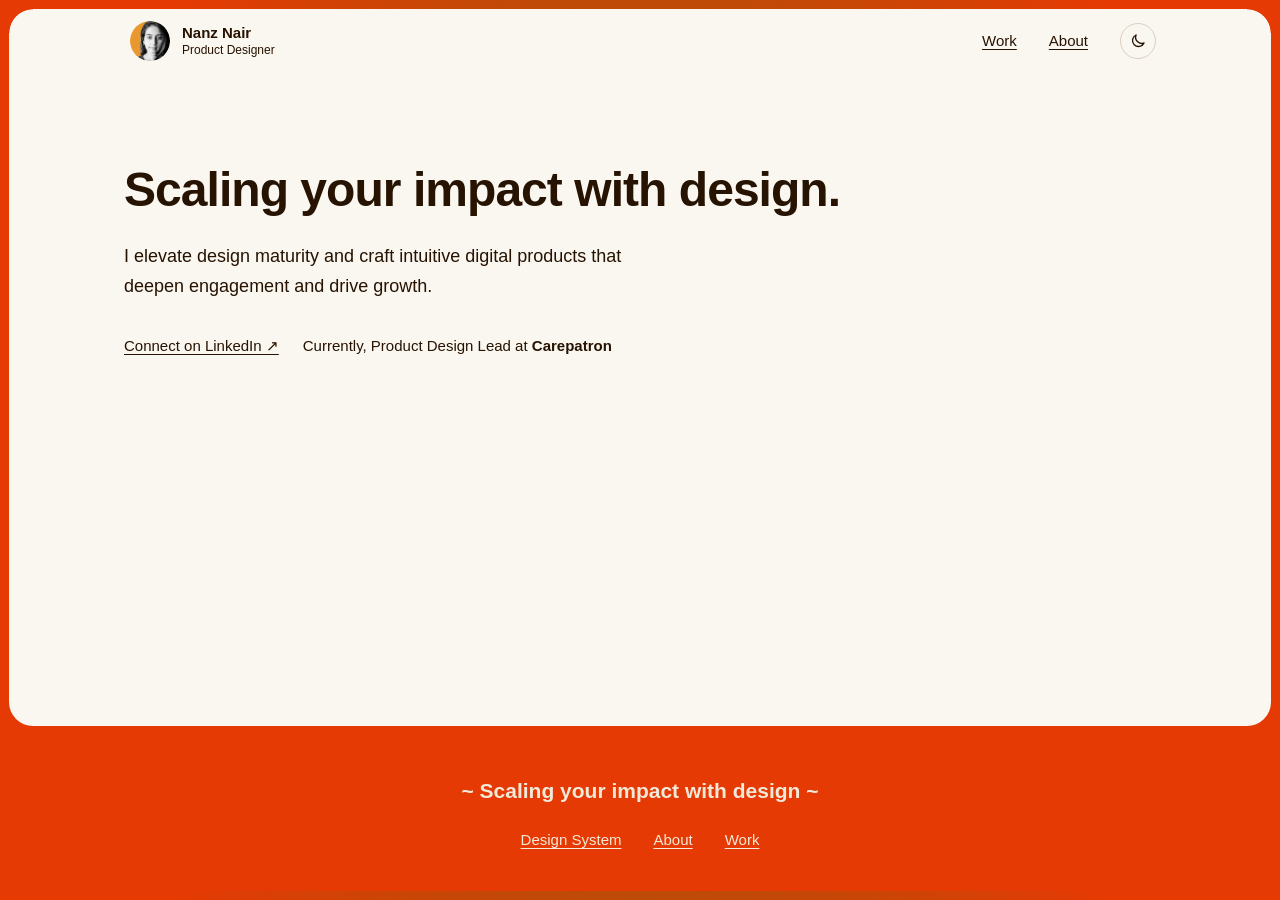
==== commit 308caf94: "Make the frame a gradient whose glow follows the cursor The frame is now an Orange gradient with an " ====
--- a/index.html
+++ b/index.html
@@ -6,6 +6,7 @@
   <meta http-equiv="Content-Security-Policy" content="default-src 'none'; script-src 'self'; style-src 'self'; font-src 'self'; img-src 'self' data:; base-uri 'none'; form-action 'none'">
   <title>Nanz Nair — Lead Product Designer</title>
   <script src="theme.js"></script>
+  <script src="frame.js" defer></script>
   <link rel="stylesheet" href="css/tokens.css">
   <link rel="stylesheet" href="css/base.css">
   <link rel="stylesheet" href="css/layout.css">
--- a/css/tokens.css
+++ b/css/tokens.css
@@ -34,6 +34,7 @@
 
   /* ---- Colour roles that don't change with the theme ---- */
   --color-accent: var(--orange);           /* frame, footer, link-hover highlight; never text */
+  --color-frame-glow: var(--olive);        /* frame gradient colour nearest the cursor */
   --color-on-accent: var(--neutral);       /* text on Orange: 3.5:1 */
   --color-inverse: var(--black);           /* footer link hover highlight */
   --color-on-inverse: var(--neutral);
@@ -48,10 +49,11 @@
   --fill-highlight: linear-gradient(90deg, var(--orange), var(--olive), var(--orange));
   --fill-highlight-size: 200% 100%;
 
-  /* Cursors: coloured dots */
+  /* Cursors: an Orange dot by default; a Black pointing hand (Neutral outline,
+     so it shows in dark mode too) over links and buttons, hotspot at the fingertip */
   --cursor-default: url('data:image/svg+xml,<svg xmlns="http://www.w3.org/2000/svg" width="20" height="20"><circle cx="10" cy="10" r="8" fill="%23e53a04"/></svg>') 10 10, auto;
-  --cursor-pointer: url('data:image/svg+xml,<svg xmlns="http://www.w3.org/2000/svg" width="20" height="20"><circle cx="10" cy="10" r="8" fill="%23676f0f"/></svg>') 10 10, pointer;
-  --cursor-active: url('data:image/svg+xml,<svg xmlns="http://www.w3.org/2000/svg" width="20" height="20"><circle cx="10" cy="10" r="8" fill="%23561305"/></svg>') 10 10, pointer;
+  --cursor-pointer: url('data:image/svg+xml,<svg xmlns="http://www.w3.org/2000/svg" width="24" height="24" viewBox="0 0 24 24"><path d="M9 14V3.5a1.5 1.5 0 0 1 3 0V10V8.7a1.5 1.5 0 0 1 3 0V10.5V9.7a1.5 1.5 0 0 1 3 0V11.5V11a1.5 1.5 0 0 1 3 0V16a6 6 0 0 1-6 6h-1.6a6 6 0 0 1-4.7-2.3l-3.3-4.2a1.6 1.6 0 0 1 2.4-2.1L9 15.3Z" fill="%23261302" stroke="%23f3e9d9" stroke-width="1.2" stroke-linejoin="round"/></svg>') 10 2, pointer;
+  --cursor-active: var(--cursor-pointer);
 
   /* ---- Typography ---- */
   --font-display: 'Avenir Local', 'Avenir', 'Helvetica Neue', Helvetica, Arial, sans-serif;
@@ -109,8 +111,12 @@
   --lift: 2px;                  /* card hover rise */
 
   /* ---- Frame ---- */
-  --frame: 6px;
+  --frame: 9px;
   --frame-radius: 24px;         /* inner corners only */
+  --frame-glow: 50vmax;         /* how far the cursor glow spreads along the frame */
+  --frame-follow: 0.2s;         /* how quickly the glow catches up with the cursor */
+  --mask-solid: #000;           /* opaque fill for mask layers (only alpha matters) */
+  --mask-feather: 0.75px;       /* softens curved mask edges */
 
   /* ---- Sizes ---- */
   --content-width: 1080px;
--- a/css/components.css
+++ b/css/components.css
@@ -14,10 +14,11 @@
 
 /* ===== Frame =====
    A fixed frame around the browser window; the page scrolls beneath it.
-   A border can't round only its inner edge, so this is a rounded box inset by
-   the frame width, with a solid shadow spread out past the window edges.
-   The spread is wide enough that its own rounded corners fall off-screen,
-   leaving the outer corners square. */
+   Square outer corners, rounded inner corners, filled with a gradient whose
+   glow follows the cursor (frame.js sets --pointer-x / --pointer-y).
+
+   Fallback (no mask-composite support): a solid frame drawn as a rounded box
+   inset by the frame width, with a shadow spread past the window edges. */
 body::after {
   content: '';
   position: fixed;
@@ -28,6 +29,47 @@
   z-index: var(--z-frame);
 }
 
+/* Cursor position, registered so it can ease smoothly. Defaults to the centre. */
+@property --pointer-x { syntax: '<length-percentage>'; inherits: true; initial-value: 50%; }
+@property --pointer-y { syntax: '<length-percentage>'; inherits: true; initial-value: 50%; }
+
+/* Gradient frame: a full-window gradient with the inner rounded rectangle cut
+   out by the mask. Top layer = whole window; the layers below it add up to
+   the rounded rectangle (two crossing bands + four corner circles), which is
+   subtracted. */
+@supports (mask-composite: subtract) {
+  html { transition: --pointer-x var(--frame-follow) ease-out, --pointer-y var(--frame-follow) ease-out; }
+
+  body::after {
+    --k: calc(var(--frame) + var(--frame-radius));  /* corner circle centre offset */
+    --corner: var(--mask-solid) calc(var(--frame-radius) - var(--mask-feather)), transparent var(--frame-radius);
+    inset: 0;
+    border-radius: 0;
+    box-shadow: none;
+    background: radial-gradient(circle at var(--pointer-x) var(--pointer-y), var(--color-frame-glow), var(--color-accent) var(--frame-glow));
+    mask-image:
+      linear-gradient(var(--mask-solid) 0 0),
+      linear-gradient(var(--mask-solid) 0 0),
+      linear-gradient(var(--mask-solid) 0 0),
+      radial-gradient(circle at var(--k) var(--k), var(--corner)),
+      radial-gradient(circle at calc(100% - var(--k)) var(--k), var(--corner)),
+      radial-gradient(circle at var(--k) calc(100% - var(--k)), var(--corner)),
+      radial-gradient(circle at calc(100% - var(--k)) calc(100% - var(--k)), var(--corner));
+    mask-size:
+      100% 100%,
+      calc(100% - 2 * var(--k)) calc(100% - 2 * var(--frame)),
+      calc(100% - 2 * var(--frame)) calc(100% - 2 * var(--k)),
+      100% 100%, 100% 100%, 100% 100%, 100% 100%;
+    mask-position: center;
+    mask-repeat: no-repeat;
+    mask-composite: subtract, add, add, add, add, add, add;
+  }
+}
+
+@media (prefers-reduced-motion: reduce) {
+  html { transition: none; }
+}
+
 /* ===== Navigation =====
    .nav > .nav-inner > [.nav-logo, .nav-links > (links, .theme-toggle)] */
 .nav {
@@ -35,7 +77,6 @@
   top: var(--frame);
   background: var(--color-bg);
   z-index: var(--z-nav);
-  border-bottom: 1px solid var(--color-border);
 }
 
 .nav-inner {
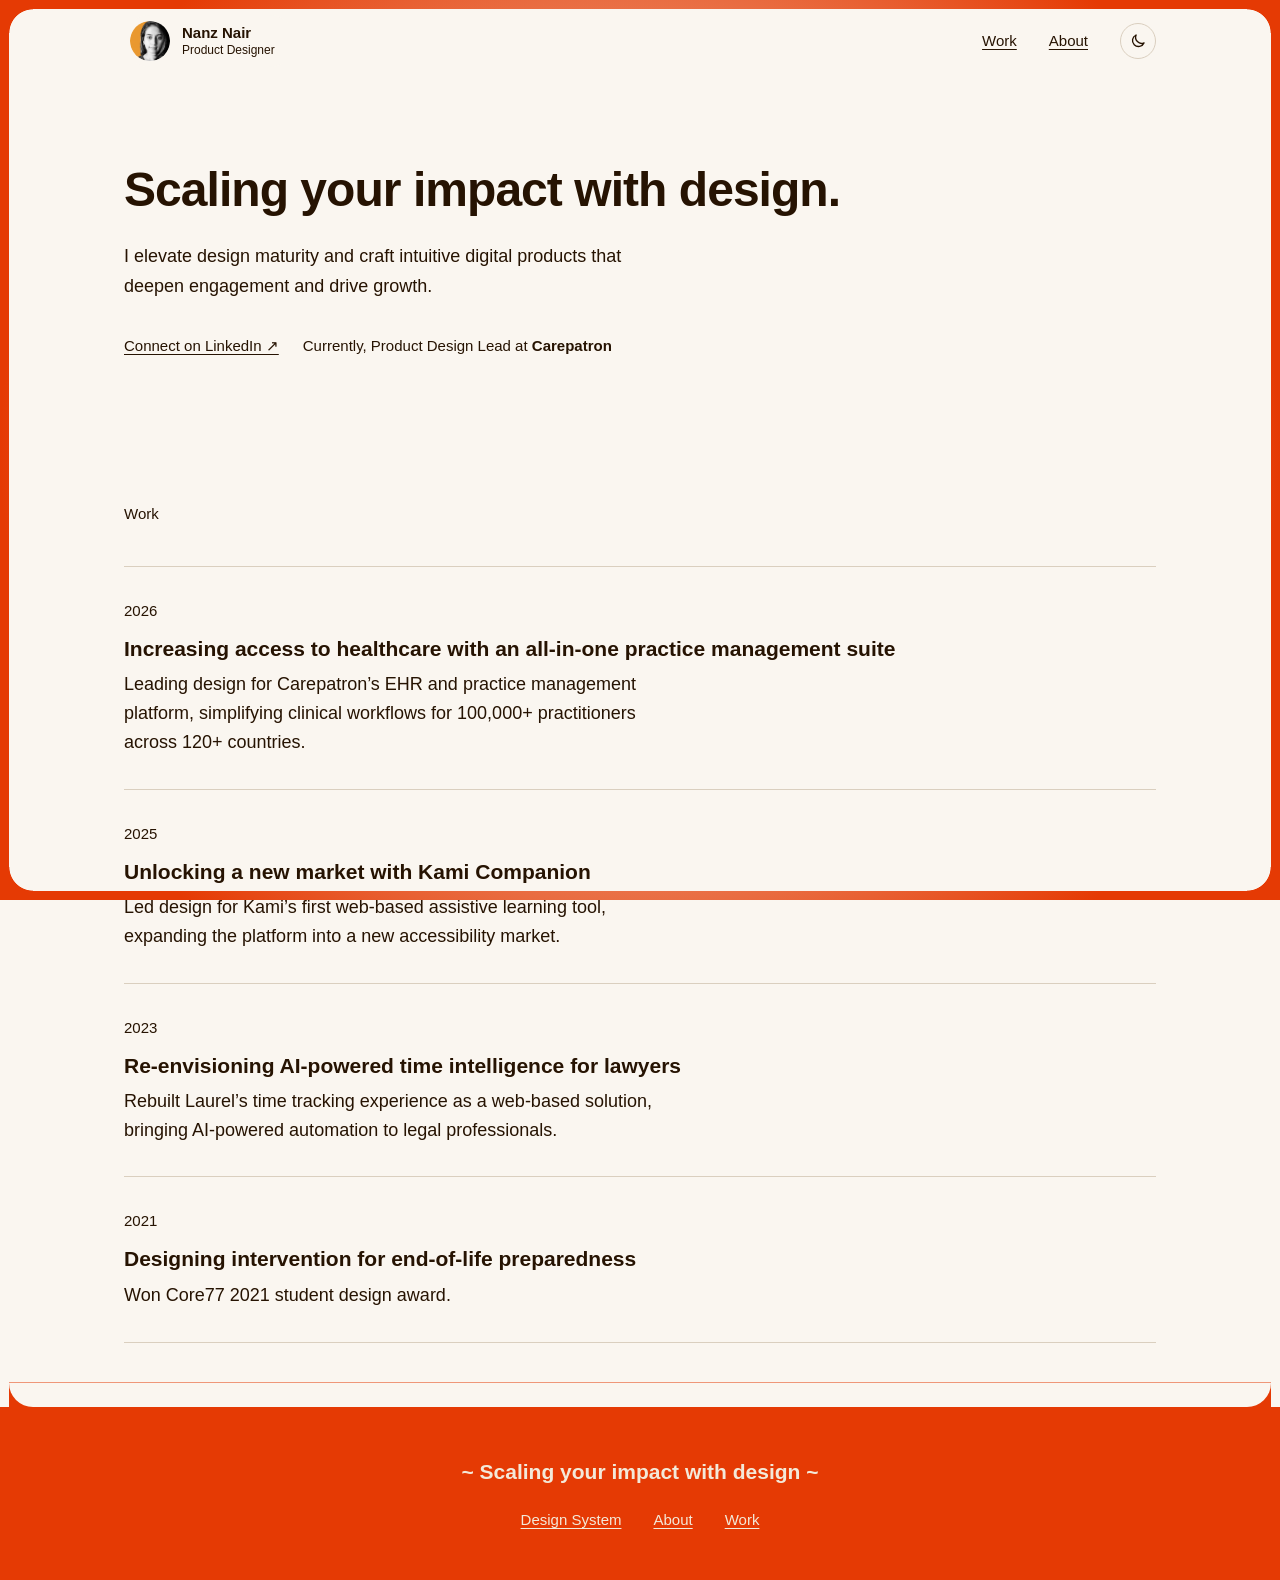
==== commit 5cbbe35c: "Home page: add projects by date (Work list) New .project-list component: a rule, then date, title an" ====
--- a/index.html
+++ b/index.html
@@ -48,6 +48,35 @@
     </div>
   </header>
 
+  <!-- Work: projects by date, newest first -->
+  <section id="work" class="section">
+    <div class="container">
+      <h2 class="section-label">Work</h2>
+      <ol class="project-list">
+        <li class="project-list__item">
+          <p class="project-list__date"><time datetime="2026">2026</time></p>
+          <h3 class="project-list__title">Increasing access to healthcare with an all-in-one practice management suite</h3>
+          <p class="project-list__desc">Leading design for Carepatron&rsquo;s EHR and practice management platform, simplifying clinical workflows for 100,000+ practitioners across 120+ countries.</p>
+        </li>
+        <li class="project-list__item">
+          <p class="project-list__date"><time datetime="2025">2025</time></p>
+          <h3 class="project-list__title">Unlocking a new market with Kami Companion</h3>
+          <p class="project-list__desc">Led design for Kami&rsquo;s first web-based assistive learning tool, expanding the platform into a new accessibility market.</p>
+        </li>
+        <li class="project-list__item">
+          <p class="project-list__date"><time datetime="2023">2023</time></p>
+          <h3 class="project-list__title">Re-envisioning AI-powered time intelligence for lawyers</h3>
+          <p class="project-list__desc">Rebuilt Laurel&rsquo;s time tracking experience as a web-based solution, bringing AI-powered automation to legal professionals.</p>
+        </li>
+        <li class="project-list__item">
+          <p class="project-list__date"><time datetime="2021">2021</time></p>
+          <h3 class="project-list__title">Designing intervention for end-of-life preparedness</h3>
+          <p class="project-list__desc">Won Core77 2021 student design award.</p>
+        </li>
+      </ol>
+    </div>
+  </section>
+
   <!-- Footer -->
   <footer class="footer">
     <div class="container">
--- a/css/tokens.css
+++ b/css/tokens.css
@@ -34,7 +34,7 @@
 
   /* ---- Colour roles that don't change with the theme ---- */
   --color-accent: var(--orange);           /* frame, footer, link-hover highlight; never text */
-  --color-frame-glow: var(--olive);        /* frame gradient colour nearest the cursor */
+  --color-frame-glow: var(--neutral);        /* frame gradient colour nearest the cursor */
   --color-on-accent: var(--neutral);       /* text on Orange: 3.5:1 */
   --color-inverse: var(--black);           /* footer link hover highlight */
   --color-on-inverse: var(--neutral);
--- a/css/components.css
+++ b/css/components.css
@@ -244,6 +244,23 @@
   font-size: var(--text-secondary);
   font-weight: var(--weight-medium);
 }
+
+/* ===== Project list =====
+   Projects by date, newest first: a rule, then date, title and description.
+   <ol class="project-list"> > <li class="project-list__item"> */
+.project-list { list-style: none; border-bottom: 1px solid var(--color-border); }
+.project-list__item { padding: var(--space-32) 0; border-top: 1px solid var(--color-border); }
+.project-list__date { font-size: var(--text-secondary); font-weight: var(--weight-medium); margin-bottom: var(--space-12); }
+
+.project-list__title {
+  font-family: var(--font-display);
+  font-size: var(--text-title);
+  font-weight: var(--weight-heavy);
+  line-height: var(--leading-snug);
+  margin-bottom: var(--space-8);
+}
+
+.project-list__desc { font-size: var(--text-body); line-height: var(--leading-normal); max-width: var(--measure); }
 
 /* ===== Tag ===== */
 .tag {
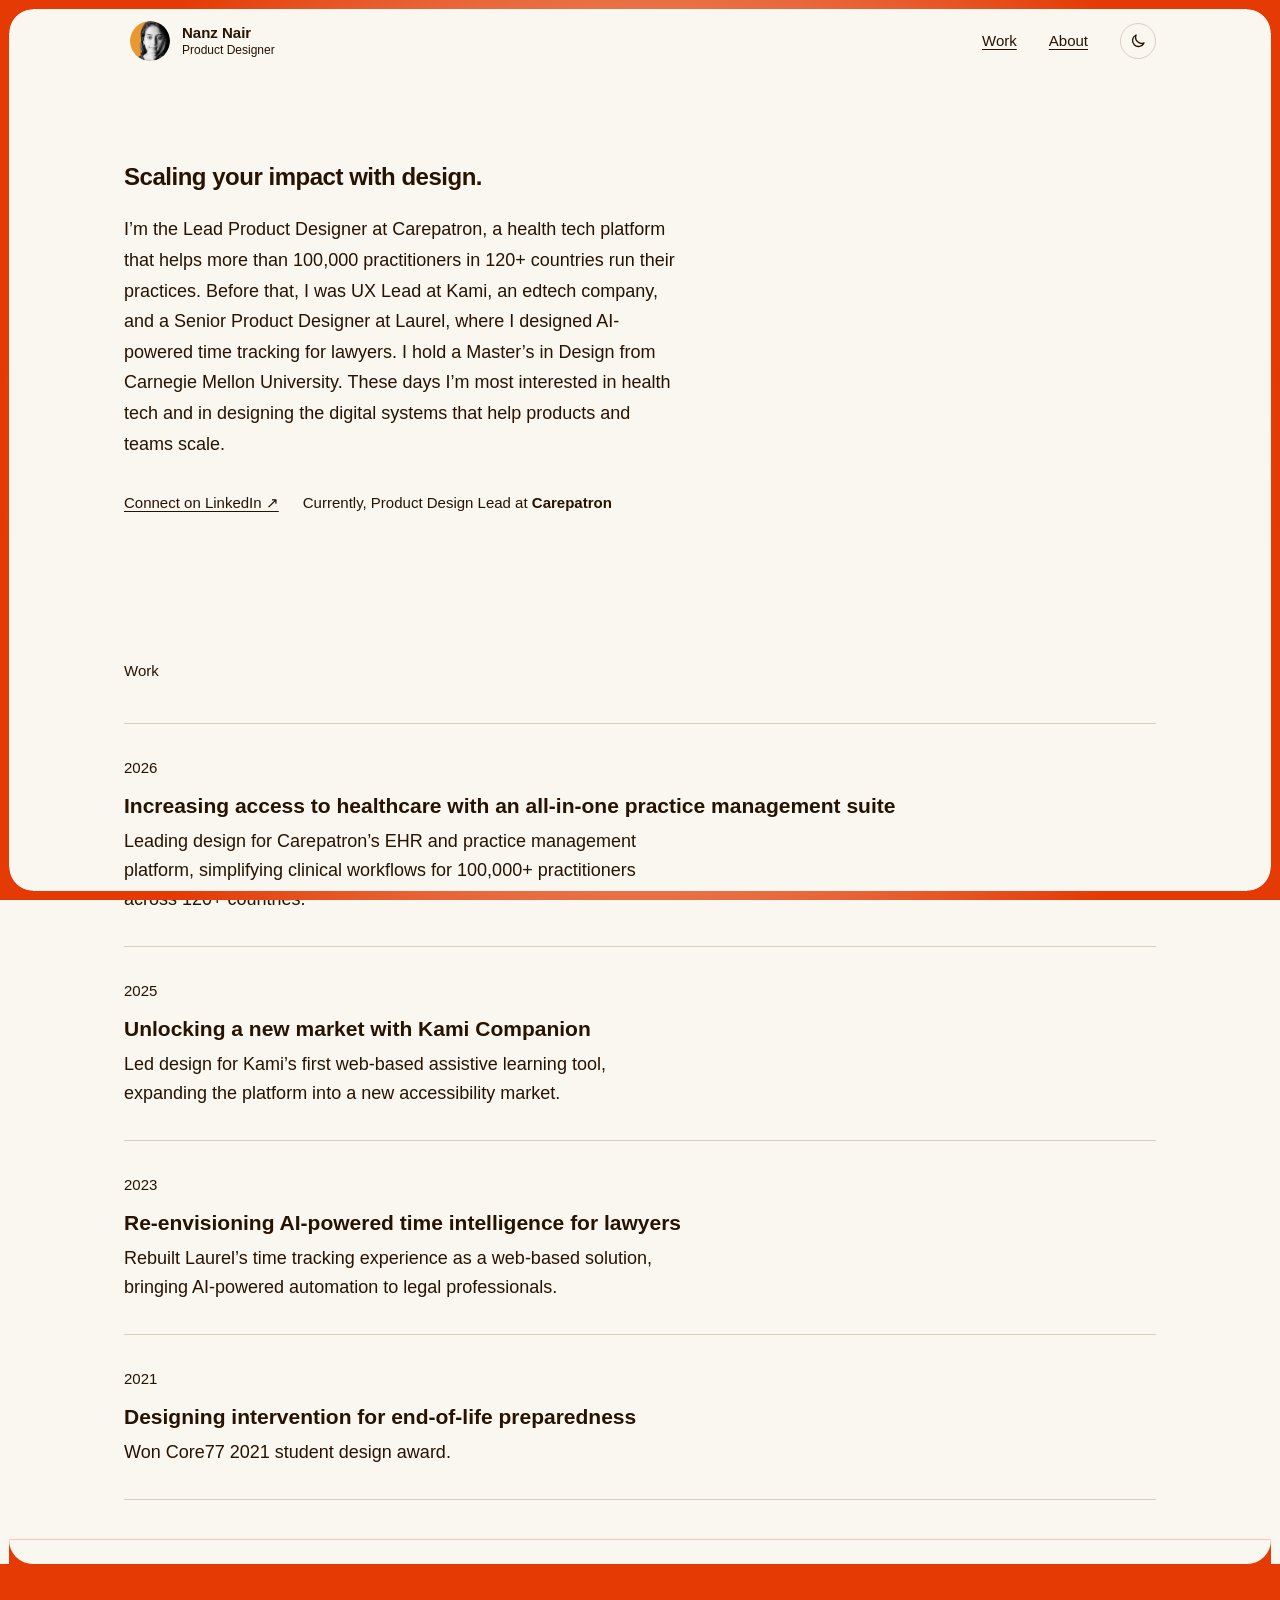
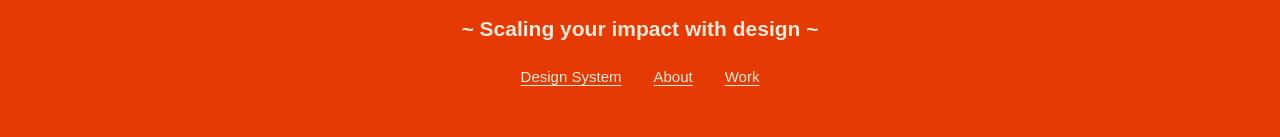
==== commit c816da45: "Hero: smaller headline and a short bio - Headline drops from 48px to a new 24px Heading step (--text" ====
--- a/index.html
+++ b/index.html
@@ -40,7 +40,7 @@
   <header class="hero">
     <div class="container">
       <h1 class="hero-headline">Scaling your impact with <span class="hero-design">design</span>.</h1>
-      <p class="hero-subtitle">I elevate design maturity and craft intuitive digital products that deepen engagement and drive growth.</p>
+      <p class="hero-subtitle">I&rsquo;m the Lead Product Designer at Carepatron, a health tech platform that helps more than 100,000 practitioners in 120+ countries run their practices. Before that, I was UX Lead at Kami, an edtech company, and a Senior Product Designer at Laurel, where I designed AI-powered time tracking for lawyers. I hold a Master&rsquo;s in Design from Carnegie Mellon University. These days I&rsquo;m most interested in health tech and in designing the digital systems that help products and teams scale.</p>
       <div class="hero-meta">
         <a href="https://www.linkedin.com/in/nanznair/" target="_blank" rel="noopener" class="hero-link">Connect on LinkedIn &#8599;</a>
         <span class="hero-role">Currently, Product Design Lead at <strong>Carepatron</strong></span>
--- a/css/tokens.css
+++ b/css/tokens.css
@@ -67,8 +67,9 @@
   --text-secondary: 0.9375rem; /* 15px  Medium: secondary */
   --text-body: 1.125rem;       /* 18px  Medium: body copy */
   --text-title: 1.3125rem;     /* 21px  Heavy: title */
+  --text-heading: 1.5rem;      /* 24px  Heavy: hero headline */
   --text-display-sm: 2.25rem;  /* 36px  Heavy: display on tablet and below */
-  --text-display: 3rem;        /* 48px  Heavy: hero and page titles */
+  --text-display: 3rem;        /* 48px  Heavy: page titles */
 
   --leading-tight: 1.1;
   --leading-snug: 1.3;
--- a/css/components.css
+++ b/css/components.css
@@ -168,7 +168,7 @@
 
 .hero-headline {
   font-family: var(--font-display);
-  font-size: var(--text-display);
+  font-size: var(--text-heading);
   font-weight: var(--weight-heavy);
   line-height: var(--leading-tight);
   letter-spacing: var(--tracking-tight);
@@ -471,6 +471,7 @@
 .type-row__meta strong { color: var(--color-text); font-weight: var(--weight-heavy); font-size: var(--text-secondary); }
 .type-row__sample { line-height: var(--leading-snug); min-width: 0; overflow-wrap: anywhere; }
 .type-display { font-family: var(--font-display); font-size: var(--text-display); font-weight: var(--weight-heavy); line-height: var(--leading-tight); letter-spacing: var(--tracking-tight); }
+.type-heading { font-family: var(--font-display); font-size: var(--text-heading); font-weight: var(--weight-heavy); }
 .type-title { font-family: var(--font-display); font-size: var(--text-title); font-weight: var(--weight-heavy); }
 .type-body { font-size: var(--text-body); font-weight: var(--weight-medium); }
 .type-secondary { font-size: var(--text-secondary); font-weight: var(--weight-medium); }
@@ -532,7 +533,7 @@
    Breakpoints are listed in tokens.css; keep these literals in sync. */
 @media (max-width: 768px) {
   .hero { padding: var(--space-64) 0 var(--space-48); }
-  .hero-headline, .page-title, .type-display { font-size: var(--text-display-sm); }
+  .page-title, .type-display { font-size: var(--text-display-sm); }
   .type-row { grid-template-columns: 1fr; gap: var(--space-8); }
   .project-card--large { flex-direction: column; }
   .project-card--large .project-card__info { flex: none; }
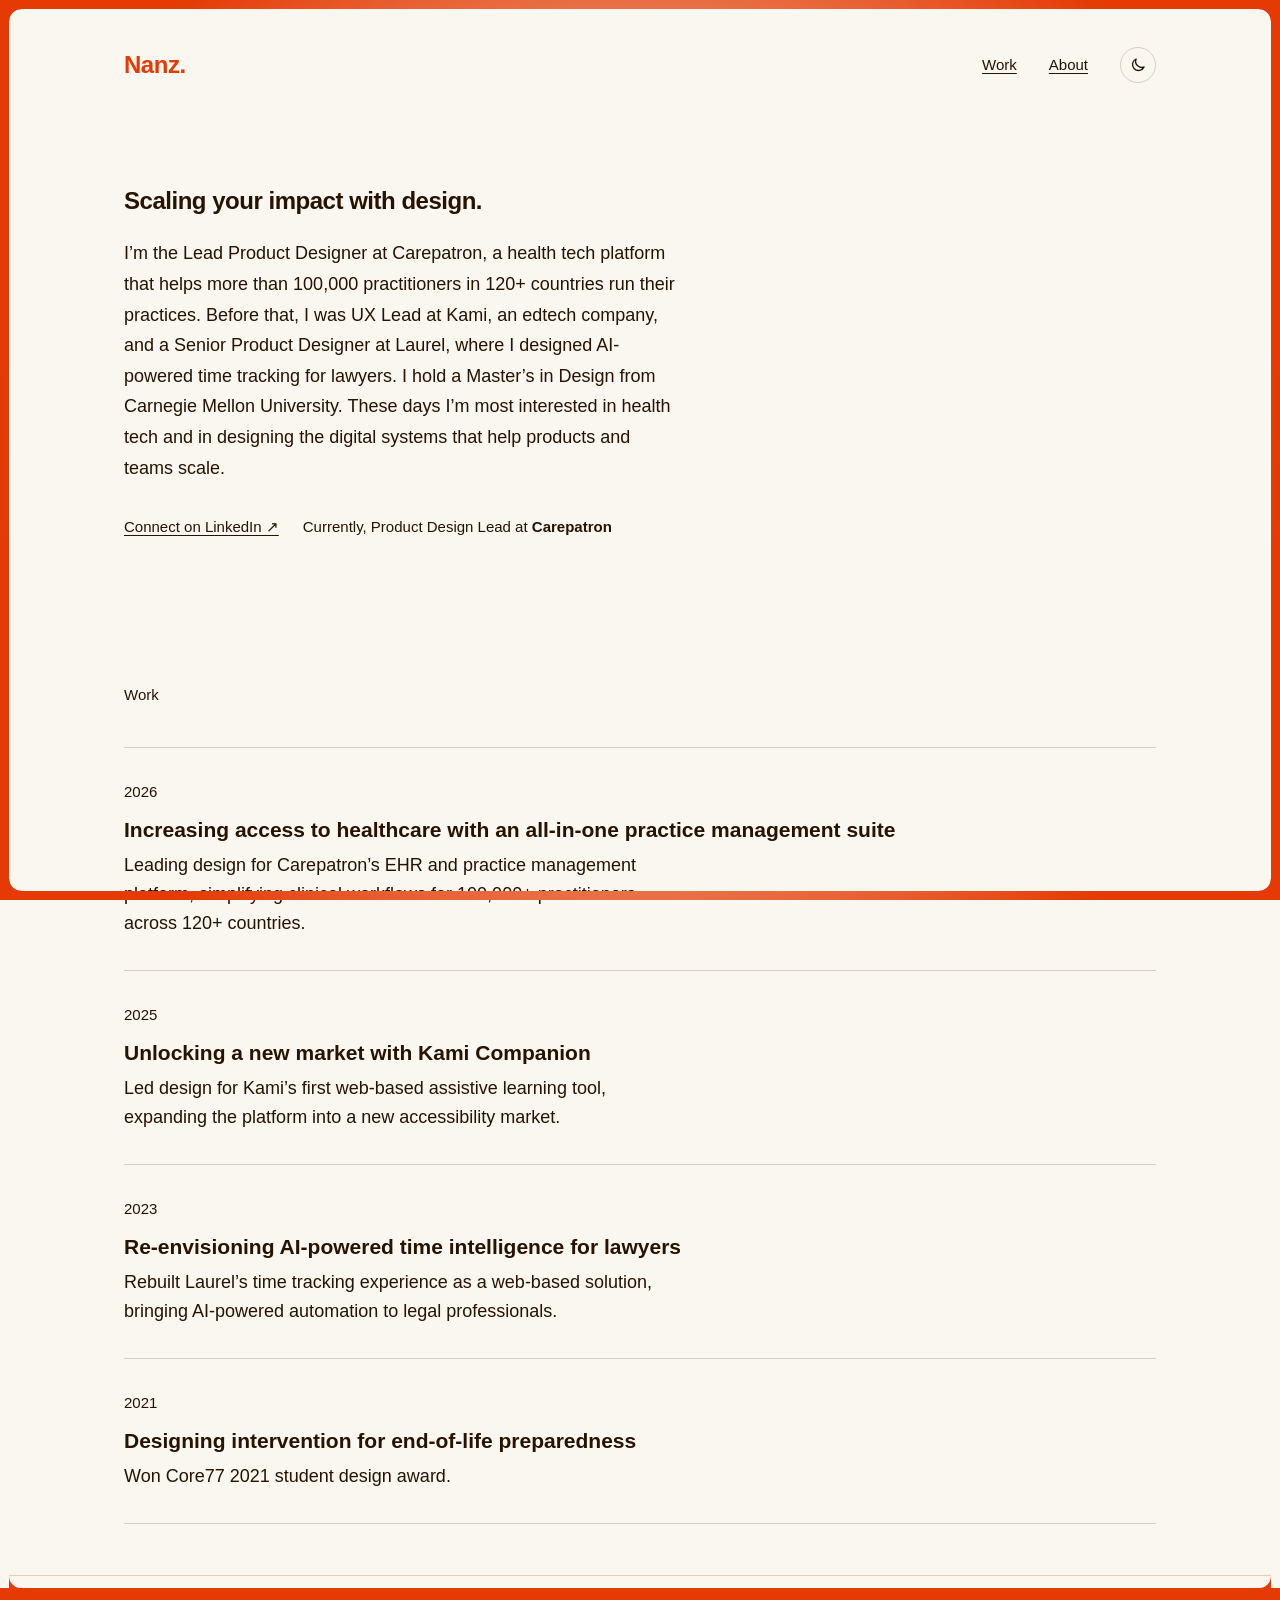
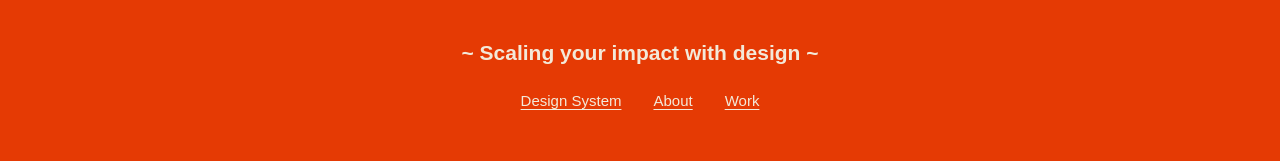
==== commit cae096f1: "Header: replace the name pill with an Orange "Nanz." wordmark - .nav-logo is now a 24px Heavy wordma" ====
--- a/index.html
+++ b/index.html
@@ -18,13 +18,7 @@
   <!-- Navigation -->
   <nav class="nav">
     <div class="nav-inner">
-      <a href="index.html" class="nav-logo">
-        <img src="images/nanz-photo.png" alt="Nanz Nair" class="nav-avatar">
-        <span class="nav-logo-text">
-          <span class="nav-logo-name" data-hover="Nandini Nair">Nanz Nair</span>
-          <span class="nav-logo-role">Product Designer</span>
-        </span>
-      </a>
+      <a href="index.html" class="nav-logo" aria-label="Nanz Nair, home">Nanz.</a>
       <div class="nav-links">
         <a href="index.html#work">Work</a>
         <a href="about.html">About</a>
--- a/css/tokens.css
+++ b/css/tokens.css
@@ -33,7 +33,8 @@
   --shadow-black: rgba(0, 0, 0, 0.35);
 
   /* ---- Colour roles that don't change with the theme ---- */
-  --color-accent: var(--orange);           /* frame, footer, link-hover highlight; never text */
+  --color-accent: var(--orange);           /* frame, footer, link-hover highlight; never small text */
+  --color-brand: var(--orange);            /* wordmark: large text only (24px+ Heavy) */
   --color-frame-glow: var(--neutral);        /* frame gradient colour nearest the cursor */
   --color-on-accent: var(--neutral);       /* text on Orange: 3.5:1 */
   --color-inverse: var(--black);           /* footer link hover highlight */
@@ -113,7 +114,7 @@
 
   /* ---- Frame ---- */
   --frame: 9px;
-  --frame-radius: 24px;         /* inner corners only */
+  --frame-radius: 12px;         /* inner corners only: Chrome's macOS window corner (~21px) minus --frame, so the band stays even */
   --frame-glow: 50vmax;         /* how far the cursor glow spreads along the frame */
   --frame-follow: 0.2s;         /* how quickly the glow catches up with the cursor */
   --mask-solid: #000;           /* opaque fill for mask layers (only alpha matters) */
@@ -121,6 +122,8 @@
 
   /* ---- Sizes ---- */
   --content-width: 1080px;
+  --gutter: calc(var(--frame) + var(--space-24));  /* side padding, measured from inside the frame */
+  --content-max: calc(var(--content-width) + 2 * var(--frame));  /* keeps the text column 1032px wide */
   --measure: 560px;             /* hero subtitle, card descriptions */
   --measure-wide: 640px;        /* About bio */
   --measure-lede: 720px;        /* style guide intro */
--- a/css/layout.css
+++ b/css/layout.css
@@ -10,7 +10,7 @@
 }
 
 /* Centred content column with side gutters */
-.container { max-width: var(--content-width); margin: 0 auto; padding: 0 var(--space-24); }
+.container { max-width: var(--content-max); margin: 0 auto; padding: 0 var(--gutter); }
 
 /* Vertical rhythm for page sections */
 .section { padding: var(--space-64) 0; }
--- a/css/components.css
+++ b/css/components.css
@@ -71,68 +71,36 @@
 }
 
 /* ===== Navigation =====
-   .nav > .nav-inner > [.nav-logo, .nav-links > (links, .theme-toggle)] */
+   .nav > .nav-inner > [.nav-logo (wordmark), .nav-links > (links, .theme-toggle)] */
 .nav {
   position: sticky;
   top: var(--frame);
+  padding-top: var(--space-24);
   background: var(--color-bg);
   z-index: var(--z-nav);
 }
 
 .nav-inner {
-  max-width: var(--content-width);
+  max-width: var(--content-max);
   margin: 0 auto;
-  padding: 0 var(--space-24);
+  padding: 0 var(--gutter);
   display: flex;
   justify-content: space-between;
   align-items: center;
   height: var(--nav-height);
 }
 
-/* Name pill: avatar + name (swaps to the full name on hover) + role */
+/* Wordmark: "Nanz." in Orange. Large text (24px Heavy), so Orange passes
+   contrast here (3.9:1 light, 4.2:1 dark); not for smaller text. */
 .nav-logo {
-  display: flex;
-  align-items: center;
-  gap: var(--space-12);
+  font-family: var(--font-display);
+  font-size: var(--text-heading);
+  font-weight: var(--weight-heavy);
+  letter-spacing: var(--tracking-tight);
+  line-height: var(--leading-tight);
+  color: var(--color-brand);
   text-decoration: none;
-  color: var(--color-text);
-  background: var(--color-surface);
-  border-radius: var(--radius-pill);
-  padding: var(--space-6) var(--space-20) var(--space-6) var(--space-6);
-  transition: box-shadow 0.2s;
-}
-
-.nav-logo:hover { box-shadow: var(--shadow-sm); }
-
-.nav-avatar {
-  width: var(--avatar);
-  height: var(--avatar);
-  border-radius: var(--radius-round);
-  object-fit: cover;
-  flex-shrink: 0;
-}
-
-.nav-logo-text { display: flex; flex-direction: column; line-height: var(--leading-snug); }
-
-.nav-logo-name {
-  font-weight: var(--weight-heavy);
-  font-size: var(--text-secondary);
-  position: relative;
-}
-
-.nav-logo-name::after {
-  content: attr(data-hover);
-  position: absolute;
-  left: 0;
-  top: 0;
-  opacity: 0;
-  transition: opacity 0.2s;
-}
-
-.nav-logo:hover .nav-logo-name { color: transparent; }
-.nav-logo:hover .nav-logo-name::after { opacity: 1; color: var(--color-text); }
-
-.nav-logo-role { font-size: var(--text-small); font-weight: var(--weight-medium); color: var(--color-text); }
+}
 
 .nav-links { display: flex; align-items: center; gap: var(--space-32); }
 
@@ -201,6 +169,7 @@
 
 .hero-meta { display: flex; align-items: center; gap: var(--space-24); font-size: var(--text-secondary); font-weight: var(--weight-medium); }
 
+.hero-link { white-space: nowrap; }
 .hero-role { color: var(--color-text); }
 .hero-role strong { color: var(--color-text); font-weight: var(--weight-heavy); }
 
@@ -548,7 +517,8 @@
 
 @media (max-width: 480px) {
   .nav-inner { height: var(--nav-height-sm); }
-  .nav-links { gap: var(--space-20); }
+  .nav { padding-top: var(--space-12); }
+  .nav-links { gap: var(--space-16); }
   .hero-meta { flex-direction: column-reverse; align-items: flex-start; gap: var(--space-12); }
   .project-card__info { padding: var(--space-20); }
   .footer-links { gap: var(--space-20); }
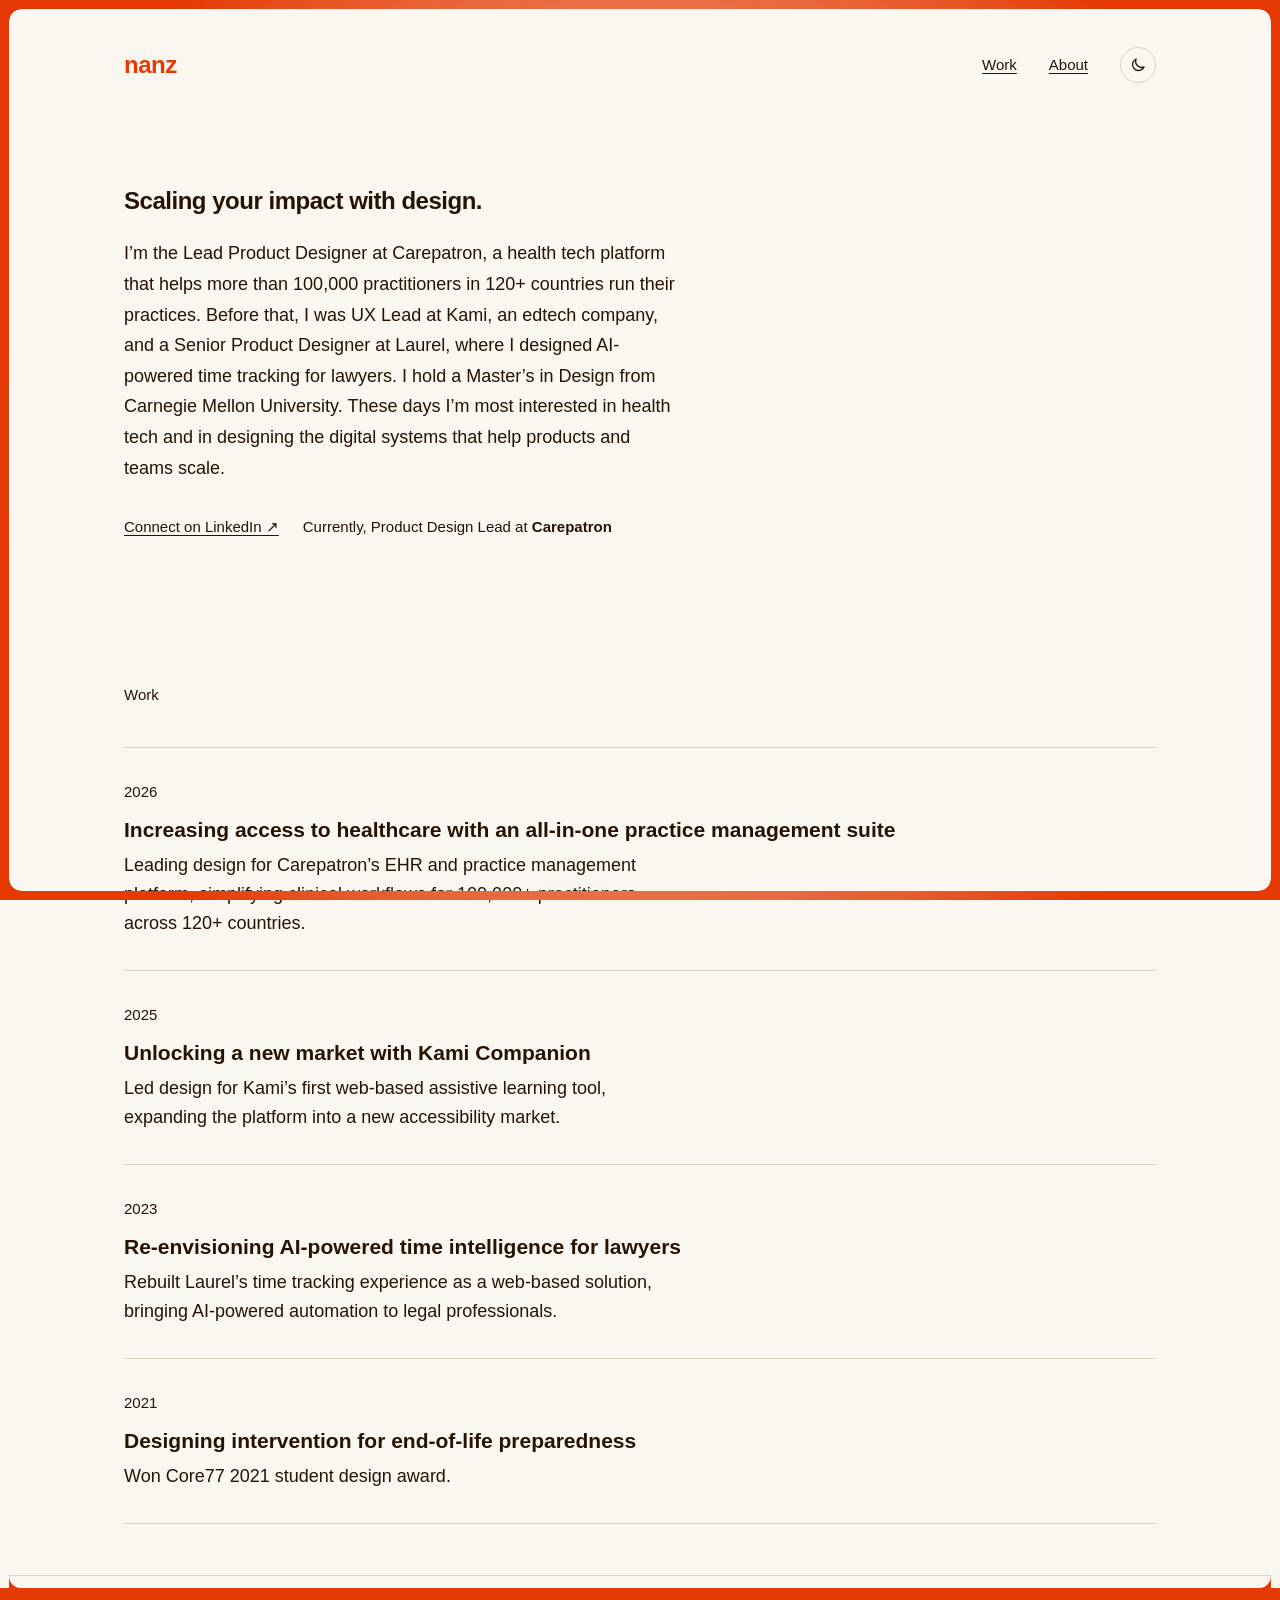
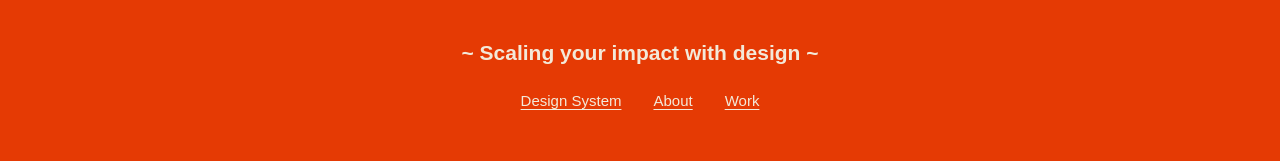
==== commit b1439e9a: "Wordmark: lowercase "nanz", no dot Co-Authored-By: Claude Opus 5.5 <noreply@anthropic.com>" ====
--- a/index.html
+++ b/index.html
@@ -18,7 +18,7 @@
   <!-- Navigation -->
   <nav class="nav">
     <div class="nav-inner">
-      <a href="index.html" class="nav-logo" aria-label="Nanz Nair, home">Nanz.</a>
+      <a href="index.html" class="nav-logo" aria-label="Nanz Nair, home">nanz</a>
       <div class="nav-links">
         <a href="index.html#work">Work</a>
         <a href="about.html">About</a>
--- a/css/tokens.css
+++ b/css/tokens.css
@@ -123,6 +123,7 @@
   /* ---- Sizes ---- */
   --content-width: 1080px;
   --gutter: calc(var(--frame) + var(--space-24));  /* side padding, measured from inside the frame */
+  --gutter-sm: calc(var(--frame) + var(--space-32));  /* side padding on tablet and phone */
   --content-max: calc(var(--content-width) + 2 * var(--frame));  /* keeps the text column 1032px wide */
   --measure: 560px;             /* hero subtitle, card descriptions */
   --measure-wide: 640px;        /* About bio */
--- a/css/components.css
+++ b/css/components.css
@@ -90,7 +90,7 @@
   height: var(--nav-height);
 }
 
-/* Wordmark: "Nanz." in Orange. Large text (24px Heavy), so Orange passes
+/* Wordmark: "nanz" in Orange. Large text (24px Heavy), so Orange passes
    contrast here (3.9:1 light, 4.2:1 dark); not for smaller text. */
 .nav-logo {
   font-family: var(--font-display);
@@ -501,6 +501,7 @@
 /* ===== Responsive =====
    Breakpoints are listed in tokens.css; keep these literals in sync. */
 @media (max-width: 768px) {
+  .container, .nav-inner { padding: 0 var(--gutter-sm); }
   .hero { padding: var(--space-64) 0 var(--space-48); }
   .page-title, .type-display { font-size: var(--text-display-sm); }
   .type-row { grid-template-columns: 1fr; gap: var(--space-8); }
